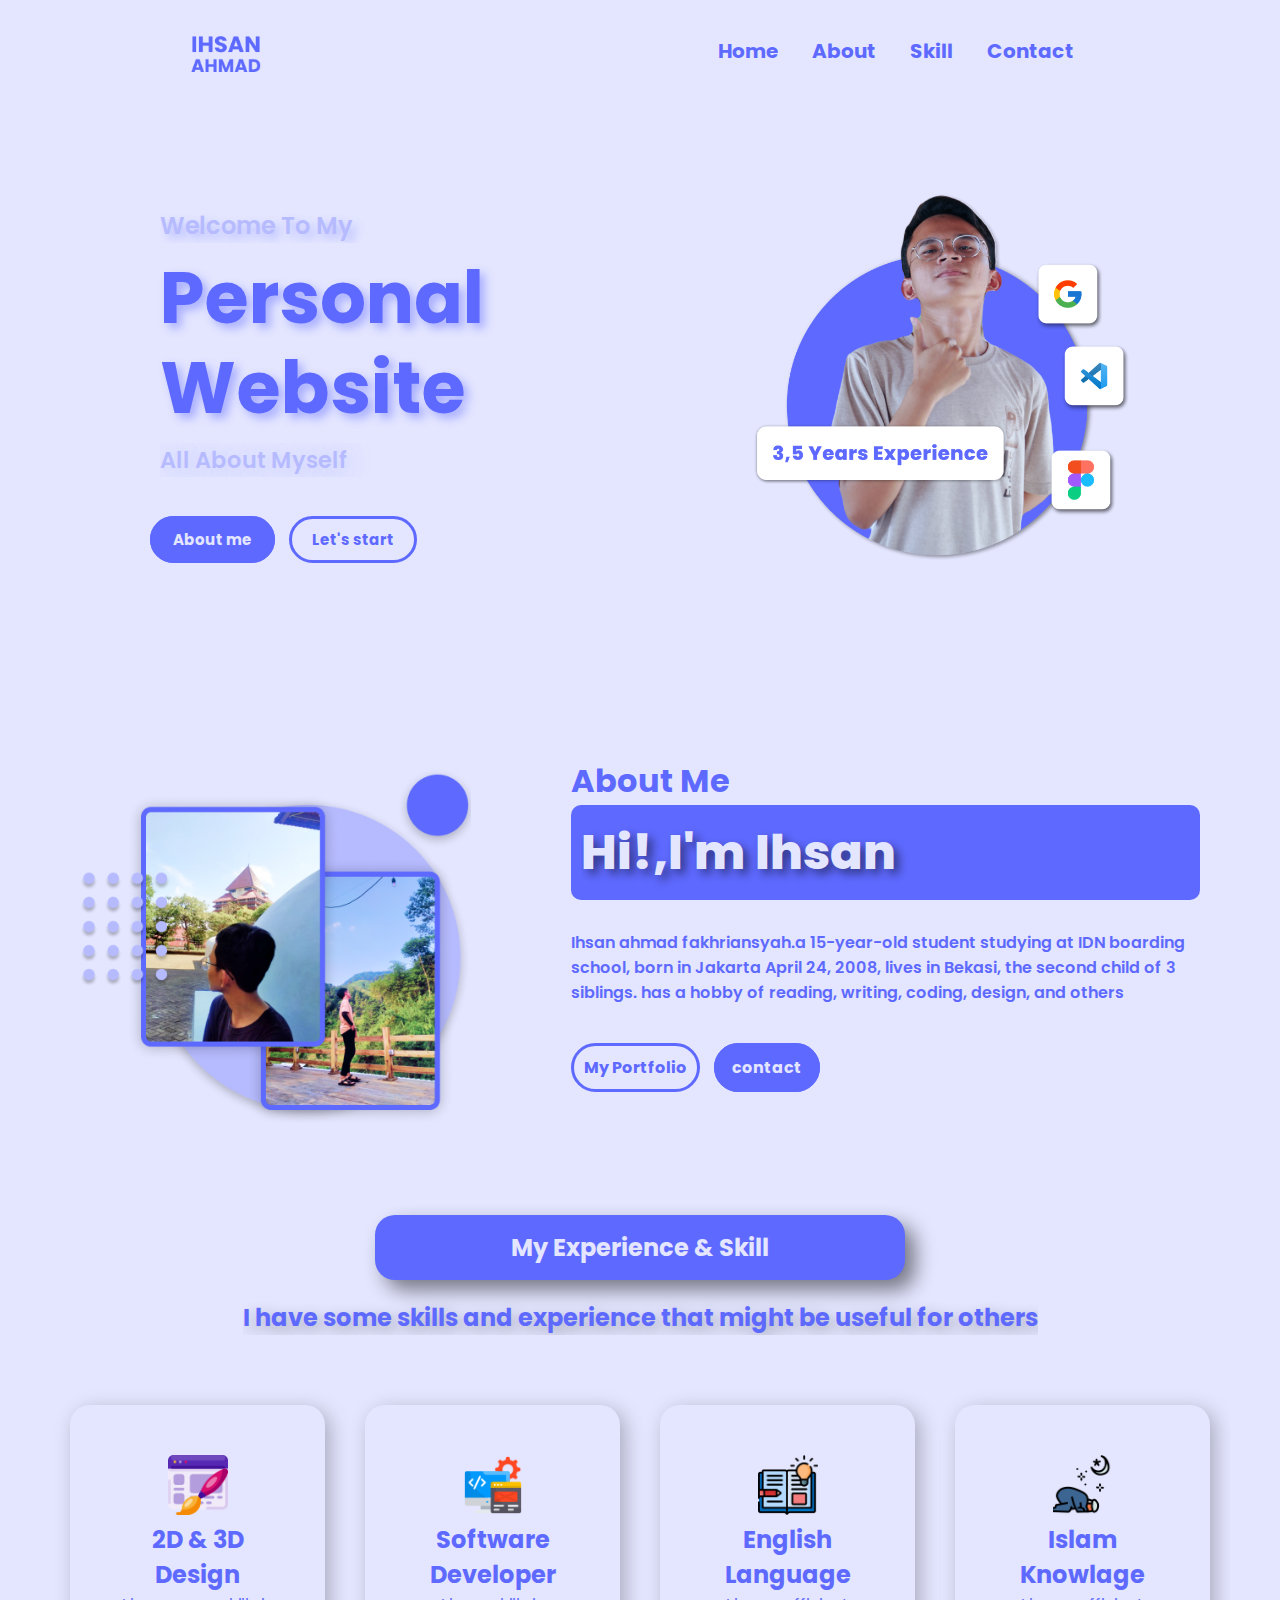
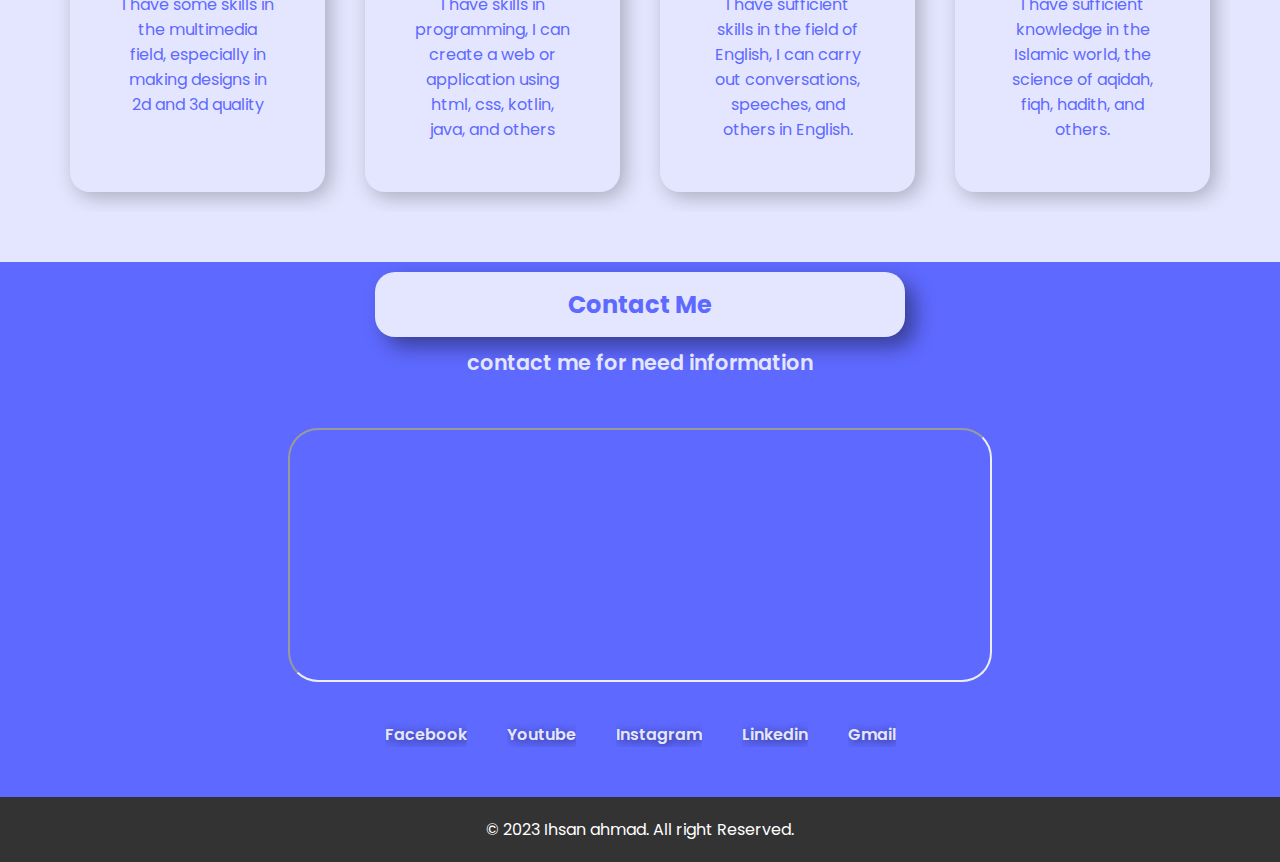
==== index.html @ 46997b28 "first" ====
<!DOCTYPE html>
<html lang="en">

<head>
    <meta charset="UTF-8">
    <meta name="viewport" content="width=device-width, initial-scale=1.0">
    <title>Personal</title>
    <link href='https://fonts.googleapis.com/css?family=Poppins' rel='stylesheet'>
    <link href="https://fonts.googleapis.com/css2?family=Poppins:wght@800&display=swap" rel="stylesheet">
    <link href="https://fonts.googleapis.com/css2?family=Poppins:wght@600&display=swap" rel="stylesheet">
    <link rel="stylesheet" href="style.css">
</head>

<body>
    <div class="navbar">
        <div class="navbar-brand">
            <img src="navbrandimg.png" width="70px" alt="">
        </div>
        <div class="navbar-item">
            <div class="list-item">
                <ul>
                    <li><a class="list-item" href="#">Home</a></li>
                    <li><a class="list-item" href="#">About</a></li>
                    <li><a class="list-item" href="#">Skill</a></li>
                    <li><a class="list-item" href="#">Contact</a></li>
                </ul>
            </div>
            <div class="toggle">
                <a href="#"><img src="toggle.png" width="20px"></a>
                <ul class="dropdown">
                    <li><a href="#">home</a></li>
                    <li><a href="#">About</a></li>
                    <li><a href="#">Skill</a></li>
                    <li><a href="#">Contact</a></li>
                </ul>
            </div>
        </div>
    </div>
    <div class="hero">
        <div class="hero-dekstop">
            <div class="area-tittle">
                <div class="text-welcome">
                    <p>Welcome To My</p>
                </div>
                <div class="text-title">
                    <p>Personal<br>Website</p>
                </div>
                <div class="text-tagline">
                    <p>All About Myself</p>
                </div>
                <div class="button-explore">
                    <a href="#" class="btn-about">About me</a>
                    <a href="#" class="btn-contact">Let's start</a>
                </div>
            </div>
            <div class="area-img">
                <div class="img-brand">
                    <img src="homeimg.png" width="400px" alt="">
                </div>
            </div>
        </div>
    </div>
    <div class="hero-about" id="about-me"  >
        <div class="hero-about-dekstop">
            <div class="area-img">
                <div class="img-brand2">
                    <img src="aboutme.png" width="400px" alt="">
                </div>
            </div>
            <div class="area-tittle2">
                <div class="text-about">
                    <p>About Me</p>
                </div>
                <div class="text-title2">
                    <p> Hi!,I'm Ihsan</p>
                </div>
                <div class="text-tagline2">
                    <p>Ihsan ahmad fakhriansyah.a 15-year-old student studying at IDN boarding school, born in Jakarta
                        April 24, 2008, lives in Bekasi, the second child of 3 siblings. has a hobby of reading,
                        writing, coding, design, and others</p>
                </div>
                <div class="button-explore2">
                    <a href="#" class="btn-port">My Portfolio</a>
                    <a href="#" class="btn-contact2">contact</a>
                </div>
            </div>
        </div>

    </div>
    <div class="service-tittle">
        <div class="service-text">
            <h2>My Experience & Skill</h2>
        </div>
        <div class="service-text-info">
            <p>I have some skills and experience that might be useful for others</p>
        </div>
    </div>
    <div class="service-page">
        <div class="service-column">
            <div class="service1">
                <img src="2d3d.png" width="60px">
                <h2>2D & 3D<br> Design</h2>
                <p>I have some skills in the multimedia field, especially in making designs in 2d and 3d quality</p>
            </div>
            <div class="service1">
                <img src="web.png" width="60px">
                <h2>Software Developer</h2>
                <p>I have skills in programming, I can create a web or application using html, css, kotlin, java, and
                    others</p>
            </div>
            <div class="service1">
                <img src="studyic.png" width="60px">
                <h2>English Language</h2>
                <p>I have sufficient skills in the field of English, I can carry out conversations, speeches, and others
                    in English.</p>
            </div>
            <div class="service1">
                <img src="islamic.png" width="60px">
                <h2>Islam Knowlage</h2>
                <p>I have sufficient knowledge in the Islamic world, the science of aqidah, fiqh, hadith, and others.
                </p>
            </div>
        </div>

    </div>
    <div class="contact-page">
        <div class="contact-tittle">
            <div class="tittle-text">Contact Me</div>
            <div class="tittle-info">contact me for need information</div>
        </div>
        <div class="contact-map">
            <iframe
                src="https://www.google.com/maps/embed?pb=!1m18!1m12!1m3!1d253658.18637909877!2d106.68099138497846!3d-6.595962756985674!2m3!1f0!2f0!3f0!3m2!1i1024!2i768!4f13.1!3m3!1m2!1s0x2e69bc6e5be3d9bd%3A0x6b9881dabd801476!2sSMP-SMK%20IDN%20Boarding%20School!5e0!3m2!1sen!2sid!4v1692842561898!5m2!1sen!2sid"
                width="700" height="250" style="border-radius: 30px;" allowfullscreen="" loading="lazy"
                referrerpolicy="no-referrer-when-downgrade"></iframe>
        </div>
        <div class="contact-media">
            <a class="social-buttons" href="#">Facebook</a>
            <a class="social-buttons" href="#">Youtube</a>
            <a class="social-buttons" href="#">Instagram</a>
            <a class="social-buttons" href="#">Linkedin</a>
            <a class="social-buttons" href="#">Gmail</a>
        </div>

    </div>
    <div class="footer">
        <p>© 2023 Ihsan ahmad. All right Reserved.</p>
    </div>
    <div class="hero-phone">
        <div class="area-img">
            <div class="img-brand">
                <img src="homeimg.png" width="250px" alt="">
            </div>
        </div>
        <div class="area-tittle2-phone">
            <div class="text-welcome">
                <p>Welcome To My</p>
            </div>
            <div class="text-title-phone">
                <p>Personal<br>Website</p>
            </div>
            <div class="text-tagline">
                <p>All About Myself</p>
            </div>
            <div class="button-explore">
                <a href="#" class="btn-about">About me</a>
                <a href="#" class="btn-contact">Let's start</a>
            </div>
        </div>
    </div>
    <div class="hero-about-phone">
        <div class="area-img-phone">
            <div class="img-brand2-phone">
                <img src="aboutme.png" width="300px" alt="">
            </div>
        </div>
        <div class="area-tittle2-phone">
            <div class="text-about">
                <p>About Me</p>
            </div>
            <div class="text-title2">
                <p> Hi!,I'm Ihsan</p>
            </div>
            <div class="text-tagline2">
                <p>Ihsan ahmad fakhriansyah.a 15-year-old student studying at IDN boarding school, born in Jakarta
                    April 24, 2008, lives in Bekasi, the second child of 3 siblings. has a hobby of reading,
                    writing, coding, design, and others</p>
            </div>
            <div class="button-explore2">
                <a href="#" class="btn-port">My Portfolio</a>
                <a href="#" class="btn-contact2">contact</a>
            </div>
        </div>
    </div>
    <div class="service-tittle-phone">
        <div class="service-text-phone">
            <h3>My Experience & Skill</h3>
        </div>
        <div class="service-text-info-phone">
            <p>I have some skills and experience <br>that might be useful for others</p>
        </div>
    </div>
    <div class="service-page-phone">
        <div class="service-column-phone">
            <div class="service1-phone">
                <img src="2d3d.png" width="60px">
                <h2>2D & 3D Design</h2>
                <p>I have some skills in the multimedia field, especially in making designs in 2d and 3d quality</p>
            </div>
            <div class="service1-phone">
                <img src="web.png" width="60px">
                <h2>Software Developer</h2>
                <p>I have skills in programming, I can create a web or application using html, css, kotlin, java, and
                    others</p>
            </div>
            <div class="service1-phone">
                <img src="studyic.png" width="60px">
                <h2>English Language</h2>
                <p>I have sufficient skills in the field of English, I can carry out conversations, speeches, and others
                    in English.</p>
            </div>
            <div class="service1-phone">
                <img src="islamic.png" width="60px">
                <h2>Islam Knowlage</h2>
                <p>I have sufficient knowledge in the Islamic world, the science of aqidah, fiqh, hadith, and others.
                </p>
            </div>
        </div>
        <div class="contact-page-phone">
            <div class="contact-tittle">
                <div class="tittle-text-phone">Contact Me</div>
                <div class="tittle-info">contact me for need information</div>
            </div>
            <div class="contact-map-phone">
                <iframe
                    src="https://www.google.com/maps/embed?pb=!1m18!1m12!1m3!1d253658.18637909877!2d106.68099138497846!3d-6.595962756985674!2m3!1f0!2f0!3f0!3m2!1i1024!2i768!4f13.1!3m3!1m2!1s0x2e69bc6e5be3d9bd%3A0x6b9881dabd801476!2sSMP-SMK%20IDN%20Boarding%20School!5e0!3m2!1sen!2sid!4v1692842561898!5m2!1sen!2sid"
                    width="400" height="450" style="border-radius: 30px;" allowfullscreen="" loading="lazy"
                    referrerpolicy="no-referrer-when-downgrade"></iframe>
            </div>
            <div class="contact-media">
                <a class="social-buttons" href="#" target="_blank">Facebook</a>
                <a class="social-buttons" href="#">Youtube</a>
                <a class="social-buttons" href="#">Instagram</a>
            </div>
            <div class="contact-media-phone">
                <a class="social-buttons-phone" href="#">Linkedin</a>
                <a class="social-buttons-phone" href="#">Gmail</a>
            </div>
    
        </div>
</body>

</html>
---- style.css ----
* {
    margin: 0;
    padding: 0;
    font-family: 'Poppins';
    overflow-x: hidden;
}

.navbar {
    width: 100vw;
    height: 12vh;
    background-color: #E4E6FF;
    display: flex;
}

.navbar-brand {
    width: 40%;
    height: 100%;
    display: flex;
    margin-right: 60px;
    justify-content: center;
    align-items: center;
}

.navbar-item {
    width: 60%;
    height: 100%;
    display: flex;
    justify-content: center;
    margin-right: 30px;
    padding-left: 60px;
    align-items: center;
}

.list-item ul {
    list-style: none;
    margin: 0;
    padding: 0;
    text-align: center;
}

.list-item li {
    display: inline-block;
    margin-right: 30px;
}

.list-item a {
    font-size: 20px;
    font-weight: bold;
    text-decoration: none;
    color: #5E6AFF;
    display: block;
    position: relative;
    padding: 4px 0;
}

.list-item a::before {
    content: "";
    width: 100%;
    height: 4px;
    position: absolute;
    left: 0;
    bottom: 0;
    color: white;
    transition: 0.5s transform ease;
    transform: scale3d(0, 1, 1);
}

.list-item a:hover::before {
    color: white;
    transform: scale3d(1, 1, 1);
}

.list-item a::before {
    color: white;
    background: #5E6AFF;
    transform-origin: 100% 50%;
}

.list-item a:hover::before {
    transform-origin: 0 50%;
}

.toggle {
    display: none;
}

.dropdown {
    display: none;
    position: absolute;
    text-decoration: none;
    background: white;
    width: 90%;
    left: 0;
    top: 85px;
    padding: 10px;
}

.dropdown li {
    list-style: none;
}

.dropdown li a {
    text-decoration: none;
}

.toggle:hover .dropdown {
    display: block;
}

.hero {
    width: 100vw;
    margin-bottom: 0px;
    background: #E4E6FF;
    display: flex;
    justify-content: space-around;
    display: grid;
    grid-template-columns: auto auto;
}

.hero-dekstop {
    margin-bottom: 10px;
    width: 100vw;
    background: #E4E6FF;
    display: grid;
    grid-template-columns: auto auto;
}

.area-tittle {
    margin-top: 100px;
    margin-left: 150px;
}

.text-welcome {
    color: #B6BBFF;
    padding-left: 10px;
    font-weight: 600;
    font-size: 1.5em;
    text-shadow: 5px 5px 10px #B6BBFF;

}

.text-title {
    font-size: 4.5em;
    color: #5e69ff;
    font-weight: bold;
    text-shadow: 5px 5px 10px #5e69ff75;
}

.text-title p {
    padding: 10px;
    line-height: 90px;
}

.text-tagline {
    font-size: 1.4em;
    font-weight: 600;
    padding-left: 10px;
    color: #B6BBFF;
    text-shadow: 3px 3px 20px #b6bbffa0;
}

.button-explore {
    margin-top: 20px;
    padding-top: 30px;
    height: 80px;
}

.btn-about {
    color: #E4E6FF;
    font-weight: bold;
    font-size: 15px;
    border-radius: 30px;
    text-decoration: none;
    background-color: #5E6AFF;
    border: solid #5e69ff;
    padding-right: 40px;
    padding: 10px 20px;
    transition: 0.4s;
}

.btn-about:hover {
    border: solid #5e69ff;
    background: none;
    color: #5e69ff;
}

.btn-contact {
    color: #5E6AFF;
    font-weight: bold;
    font-size: 15px;
    border-radius: 30px;
    text-decoration: none;
    border: solid #5E6AFF;
    padding: 10px 20px;
    margin-left: 10px;
    transition: 0.4s;
}

.btn-contact:hover {
    background: #5E6AFF;
    border: solid #5E6AFF;
    color: #E4E6FF;
}

.img-brand {
    margin-top: 70px;
    margin-right: 60px;
}

.area-img {
    display: flex;
    justify-content: space-around;
}


.hero-about {
    width: 100vw;
    background: #e4e6ff00;
    background-size: cover;
    display: flex;
    justify-content: space-around;
}

.img-brand2 {
    padding-left: 80px;
    margin-top: 50px;
    padding-top: 100px;
}

.area-tittle2 {
    width: 50%;
    margin-top: 60px;
    padding: 80px;
    margin-left: 20px;
    background: #ffee0000;
}

.text-about {
    color: #5e69ff;
    font-weight: bold;
    font-size: 2em;
}

.text-title2 {
    font-size: 3em;
    color: #E4E6FF;
    text-shadow: 5px 5px 10px rgba(0, 0, 0, 0.481);
    font-family: Poppins;
    font-weight: 800;
    padding: 10px;
    border-radius: 10px;
    background-color: #5e69ff;
    line-height: 75px;
}

.text-tagline2 {
    font-size: 1em;
    margin-top: 30px;
    font-weight: 600;
    color: #5e69ff;
}

.button-explore2 {
    margin-top: 20px;
    height: 70px;
    padding-top: 30px;
}

.btn-port {
    font-weight: bold;
    text-decoration: none;
    padding: 10px;
    color: #5e69ff;
    border: solid #5e69ff;
    border-radius: 30px;
    transition: 0.4s;
}

.btn-port:hover {
    color: #E4E6FF;
    background-color: #5e69ff;
}

.btn-contact2 {
    font-weight: bold;
    font-size: 1em;
    margin: 10px;
    border: solid #5e69ff;
    text-decoration: none;
    background-color: #5e69ff;
    border-radius: 30px;
    color: #E4E6FF;
    padding: 10px;
    padding-left: 15px;
    padding-right: 15px;
    margin-left: 10px;
    transition: 0.4s;
}

.btn-contact2:hover {
    background-color: #E4E6FF;
    border: solid #5e69ff;
    color: #5e69ff;
}

.hero-about-dekstop {
    width: 100vw;
    background: #E4E6FF;
    background-size: cover;
    display: flex;
    justify-content: space-around;
}

.service-tittle {
    margin-top: 0px;
    width: 100vw;
    justify-content: space-around;
    background: #E4E6FF;
    display: flex;
    align-items: center;
    flex-direction: column;
}

.service-text {
    margin: 10px;
    color: #e4e6ff;
    border-radius: 20px;
    box-shadow: 10px 10px 20px rgba(0, 0, 0, 0.482);
    background-color: #5e69ff;
    align-items: center;
    display: flex;
    justify-content: center;
    padding: 15px;
    width: 500px;
    transition: transform 0.4s ease-in-out ;
}
.service-text:hover{
    transform: scale(1.1);
}

.service-text-info {
    margin-top: 10px;
    color: #5E6AFF;
    font-size: 1.5em;
    font-weight: bold;
    text-shadow: 5px 5px 15px rgba(0, 0, 0, 0.305);
}

.service-page {
    margin-top: 0px;
    display: flex;
    justify-content: center;
    align-items: center;
    width: 100vw;
    background: #E4E6FF;
}

.service-column {
    justify-content: center;
    display: flex;
    margin: 50px;
}

.service1 {
    margin: 20px;
    padding: 50px;
    align-items: center;
    border-radius: 20px;
    color: #5E6AFF;
    justify-content: center;
    box-shadow: 5px 5px 20px rgba(0, 0, 0, 0.26);
    background: #E4E6FF;
    width: 190px;
    text-align: center;
    transition: transform 0.6s ease-in-out;
    transition: 0.5s;
}

.service1:hover {
    background: #5e69ff;
    transform: scale(1.1);
    color: #e4e6ff;
}

.service2 {
    margin-right: 80px;
    margin-left: 20px;
    margin-bottom: 30px;
    padding: 30px;
    align-items: center;
    border-radius: 20px;
    color: #5E6AFF;
    box-shadow: 5px 5px 15px rgba(0, 0, 0, 0.562);
    background: #E4E6FF;
    text-align: center;
    transition: 0.6s;
}

.service2:hover {
    background: #5e69ff;
    color: #e4e6ff;
}

.contact-page {
    width: 100vw;
    background-color: #5e69ff;
}

.contact-tittle {
    width: 100vw;
    align-items: center;
    flex-direction: column;
    display: flex;
    justify-content: space-around;
    text-align: center;
}

.tittle-text {
    margin: 10px;
    font-weight: bold;
    background: #E4E6FF;
    color: #5E6AFF;
    font-size: 1.5em;
    border-radius: 20px;
    box-shadow: 10px 10px 20px rgba(0, 0, 0, 0.396);
    padding: 15px;
    width: 500px;
    transition: transform 0.4s ease-in-out; 
}
.tittle-text:hover{
    transform: scale(1.1); 
}

.tittle-info {
    color: #e4e6ff;
    font-weight: 600;
    font-size: 1.3em;
    margin-bottom: 50px;
}

.contact-map {
    display: flex;
    justify-content: center;

}

.contact-media {
    margin-top: 20px;
    margin-bottom: 30px;
    display: flex;
    justify-content: center;
}

.social-buttons {
    margin: 20px;
    text-decoration: none;
    font-weight: 600;
    color: #E4E6FF;
    text-shadow: 2px 2px 10px rgba(0, 0, 0, 0.567);
    transition: transform 0.4s ease-in-out;
}

.social-buttons:hover {
    transform: scale(1.1);
    color: white;
}

.footer {
    background-color: #333;
    color: white;
    text-align: center;
    padding: 20px;
    bottom: 0;
    width: 96.9vw;
}
.hero-phone{
    background: #e4e6ff;
    justify-content: center;
    align-items: center;
    display: none;
}
.area-tittle2-phone{
    margin-top: 10px;
    width: 70vw;
    text-align: center;
    margin-left: 40px;
}
.text-title-phone{
    font-size: 3em;
    font-weight: bold;
    color: #5E6AFF;
    
}
.hero-about-phone {
    width: 100vw;
    display: flex;
    background: #E4E6FF;
    display: none;
    align-items: center;
    justify-content: center;
}
.area-img-phone{
    display: flex;
    width: 90vw;
    align-items: center;
    justify-content: center;
    text-align: center;
}
.area-tittle2-phone{
   margin-top: 20px; 
}
.service-tittle-phone{
    display: none;
    background: #E4E6FF;
    width: 100vw;
    align-items: center;
    text-align: center;
    justify-content: space-around;
    flex-direction: column;
}
.service-text-phone{
    color: #E4E6FF;
    margin-left: 15px;
    font-family: Poppins;
    font-size: 1.3em;
    margin-top: 40px;
    font-weight: 800;
    box-shadow: 5px 5px 5px rgba(0, 0, 0, 0.305);
    width: 300px;
    padding: 10px;
    border-radius: 10px;
    background-color: #5e69ff;
}
.service-text-info-phone{
    margin-top: 10px;
    margin-right: 50px;
    color: #5E6AFF;
    font-size: 1em;
    font-weight: bold;
    text-shadow: 5px 5px 15px rgba(0, 0, 0, 0.305);
}
.service-page-phone{
    margin-top: 0px;
    display: none;
    justify-content:space-around;
    align-items: center;
    width: 100vw;
    background: #E4E6FF;
}
.service-column-phone{
    margin-top: 10px;
    margin-bottom: 10px;
    margin-left: 60px;
}
.service1-phone{
    align-items: center;
    margin-bottom: 30px;
    padding: 15px;
    border-radius: 20px;
    color: #5E6AFF;
    justify-content: center;
    box-shadow: 5px 5px 20px rgba(0, 0, 0, 0.26);
    background: #E4E6FF;
    text-align: center;
    transition: 0.6s;
    width: 50vw;
}
.service1-phone:hover{
    background: #5e69ff;
    color: #e4e6ff;
}
.contact-page-phone{
    display: block;
    width: 100vw;
    background-color: #5e69ff;
}
.tittle-text-phone{
    margin-top: 20px;
    margin-bottom: 10px;
    font-weight: bold;
    background: #E4E6FF;
    color: #5E6AFF;
    font-size: 1.5em;
    border-radius: 20px;
    box-shadow: 10px 10px 20px rgba(0, 0, 0, 0.396);
    padding: 10px;
    width: 300px;
}
.contact-media-phone{
    display: flex;
    justify-content: center;
}
.social-buttons-phone{
    margin-bottom: 50px;
    padding: 10px;
    text-decoration: none;
    font-weight: 600;
    color: #E4E6FF;
    text-shadow: 2px 2px 10px rgba(0, 0, 0, 0.567);
    transition: transform 0.4s ease-in-out;
}
.social-buttons-phone:hover{
    transform: scale(1.1);
    color: white;
}
.contact-map-phone{
    display: flex;
    justify-content: center;
    padding: 20px;
}


@media screen and (max-width: 767px) {
    .list-item {
        display: none;
    }

    .toggle {
        display: block;
    }

    .hero {
        display: none;
    }

    .hero-about {
        display: none;
    }

    .service-tittle {
        display: none;
    }

    .service-page {
        display: none;
    }
    .contact-page {
        display: none;
    }

    .footer {
        display: none;
    }
    .hero-phone{
        display: block;
    }
    .hero-about-phone{
        display: block;
    }
    .service-tittle-phone{
        display: block;
    }
    .service-page-phone{
        display: block;
    }
    .tittle-text-phone{

    }

}
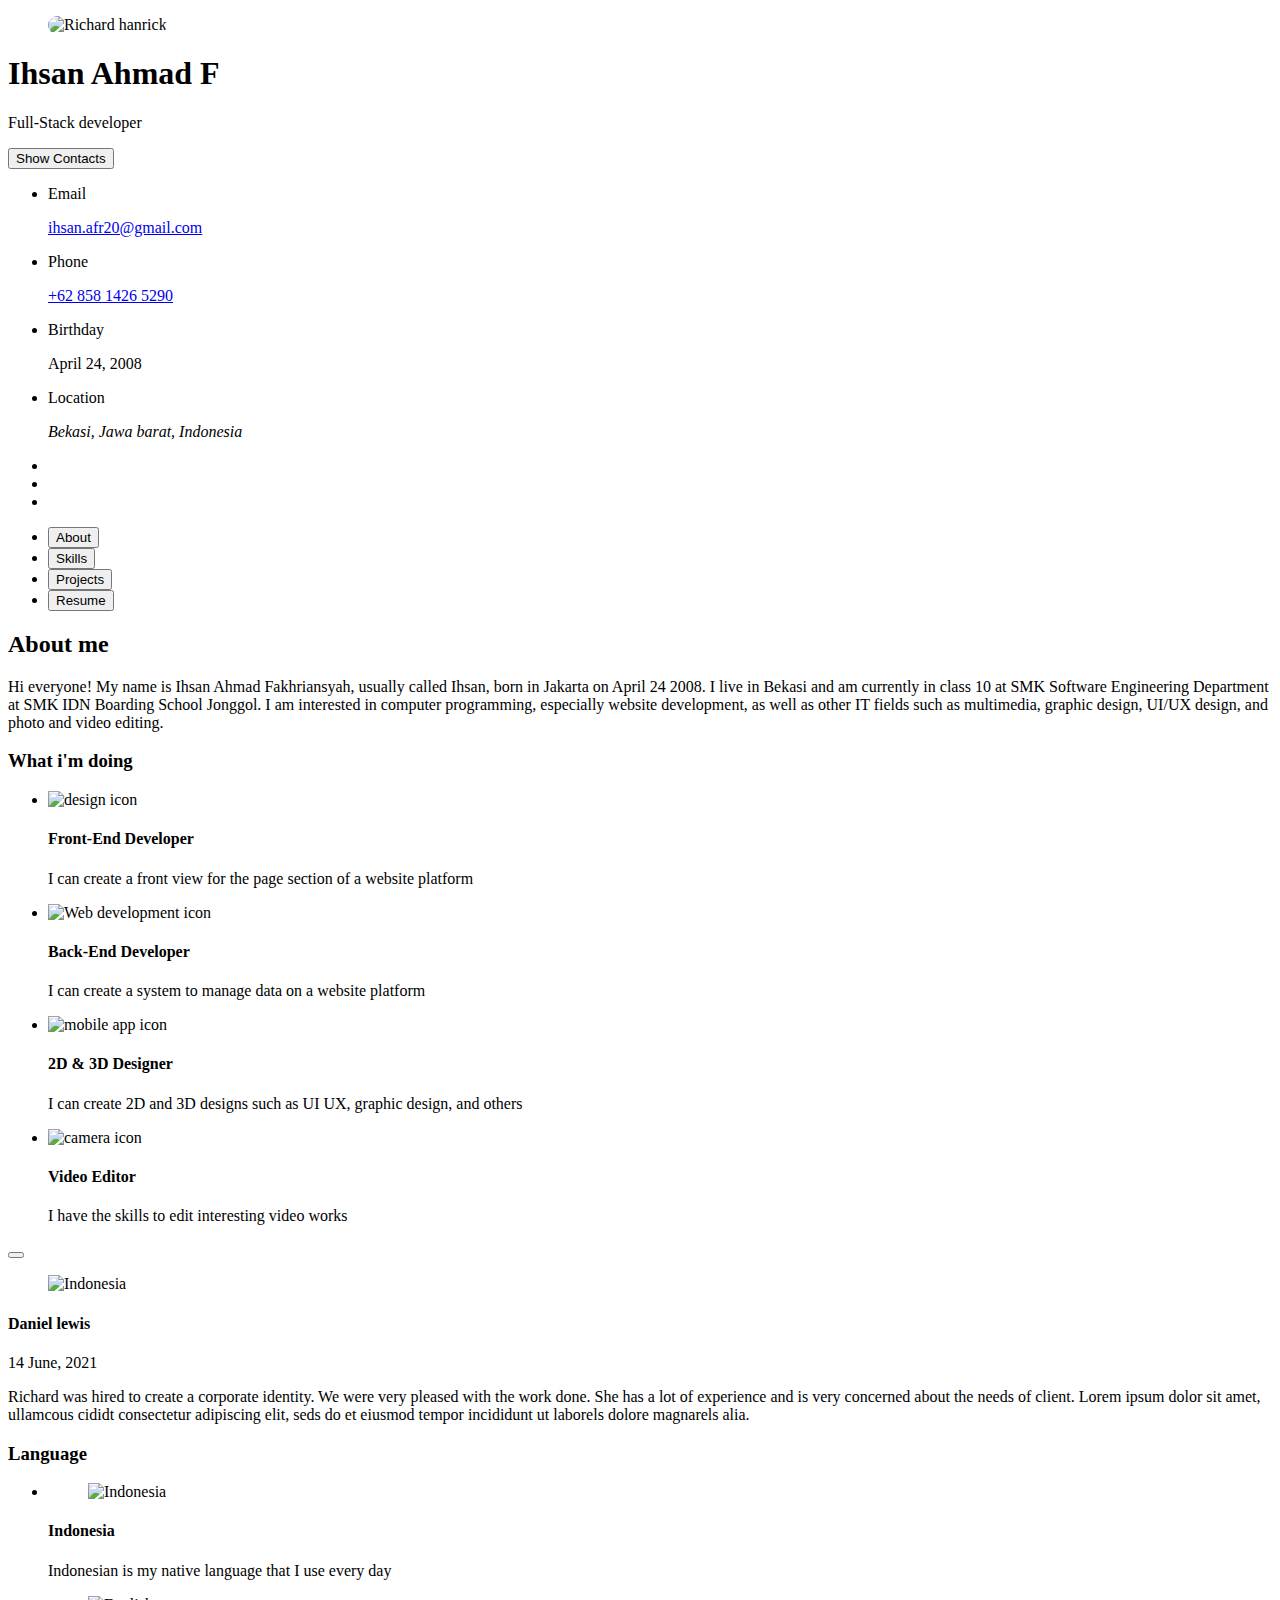
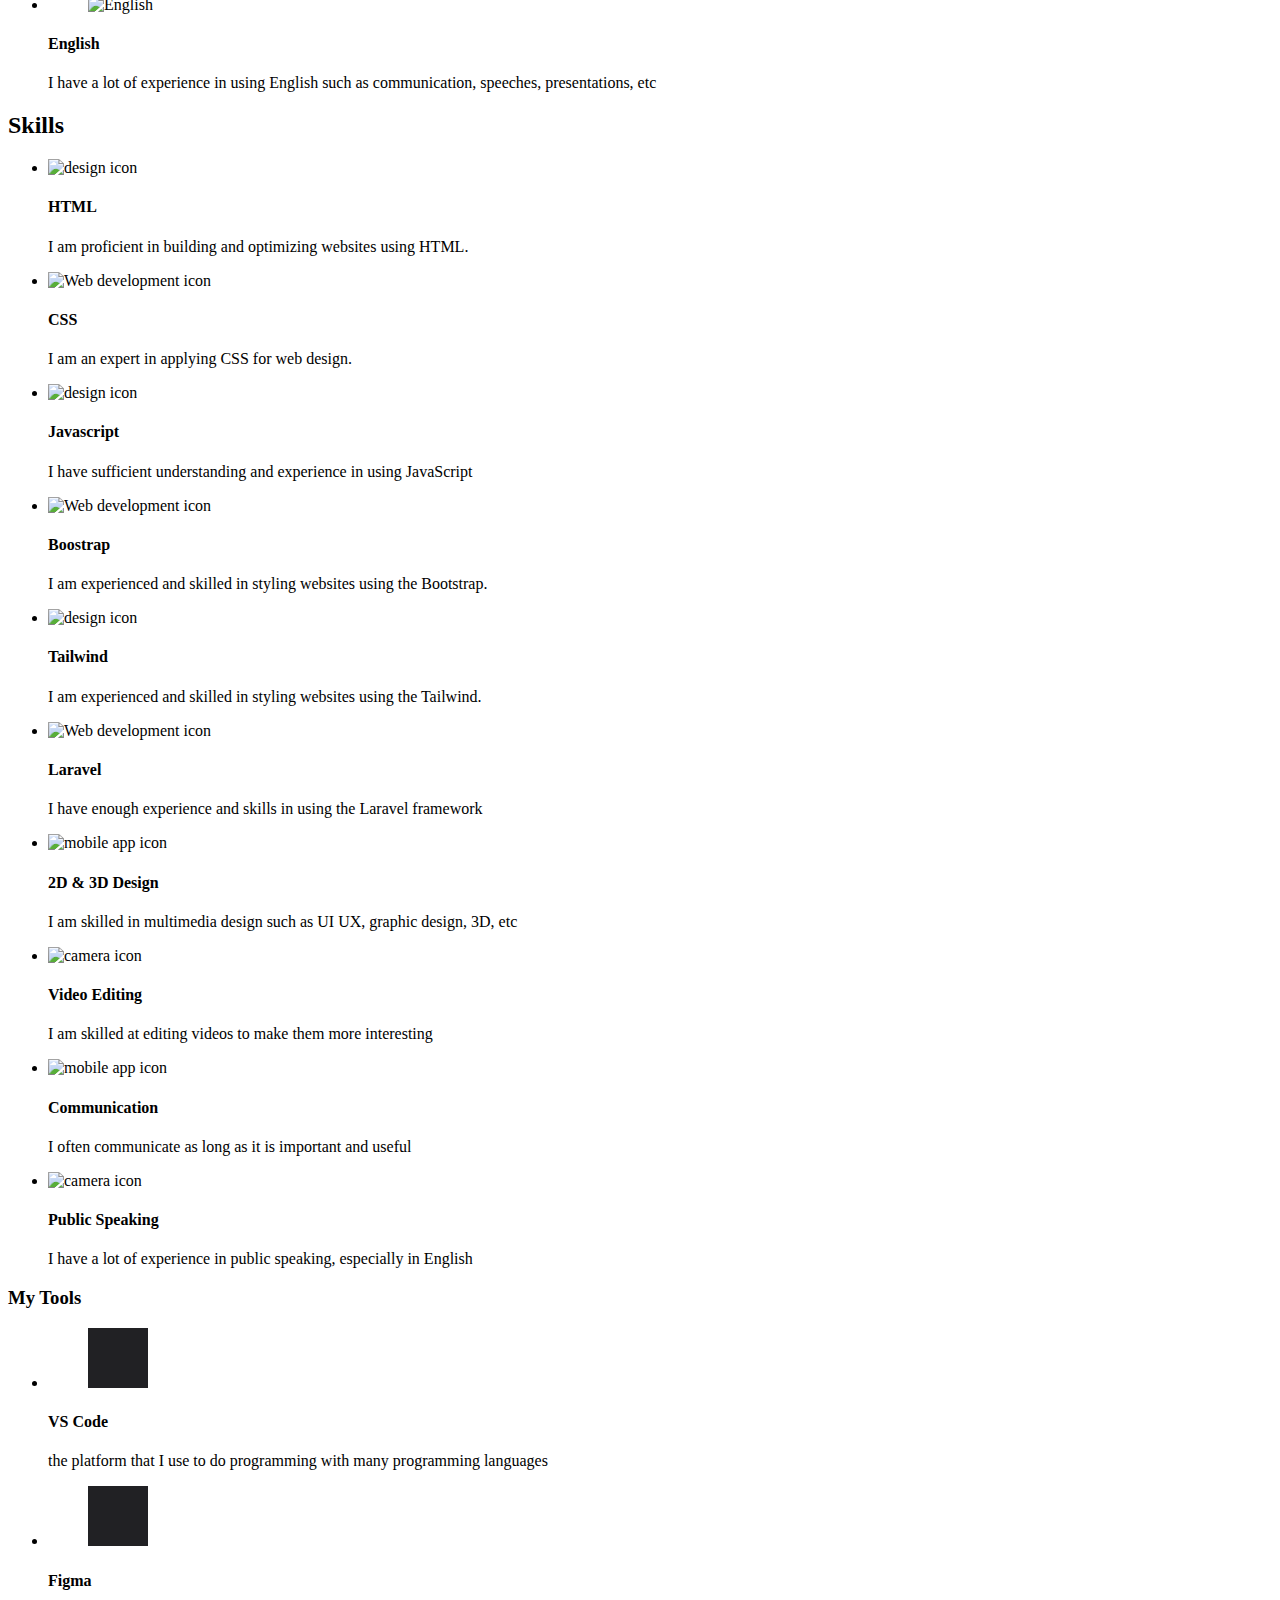
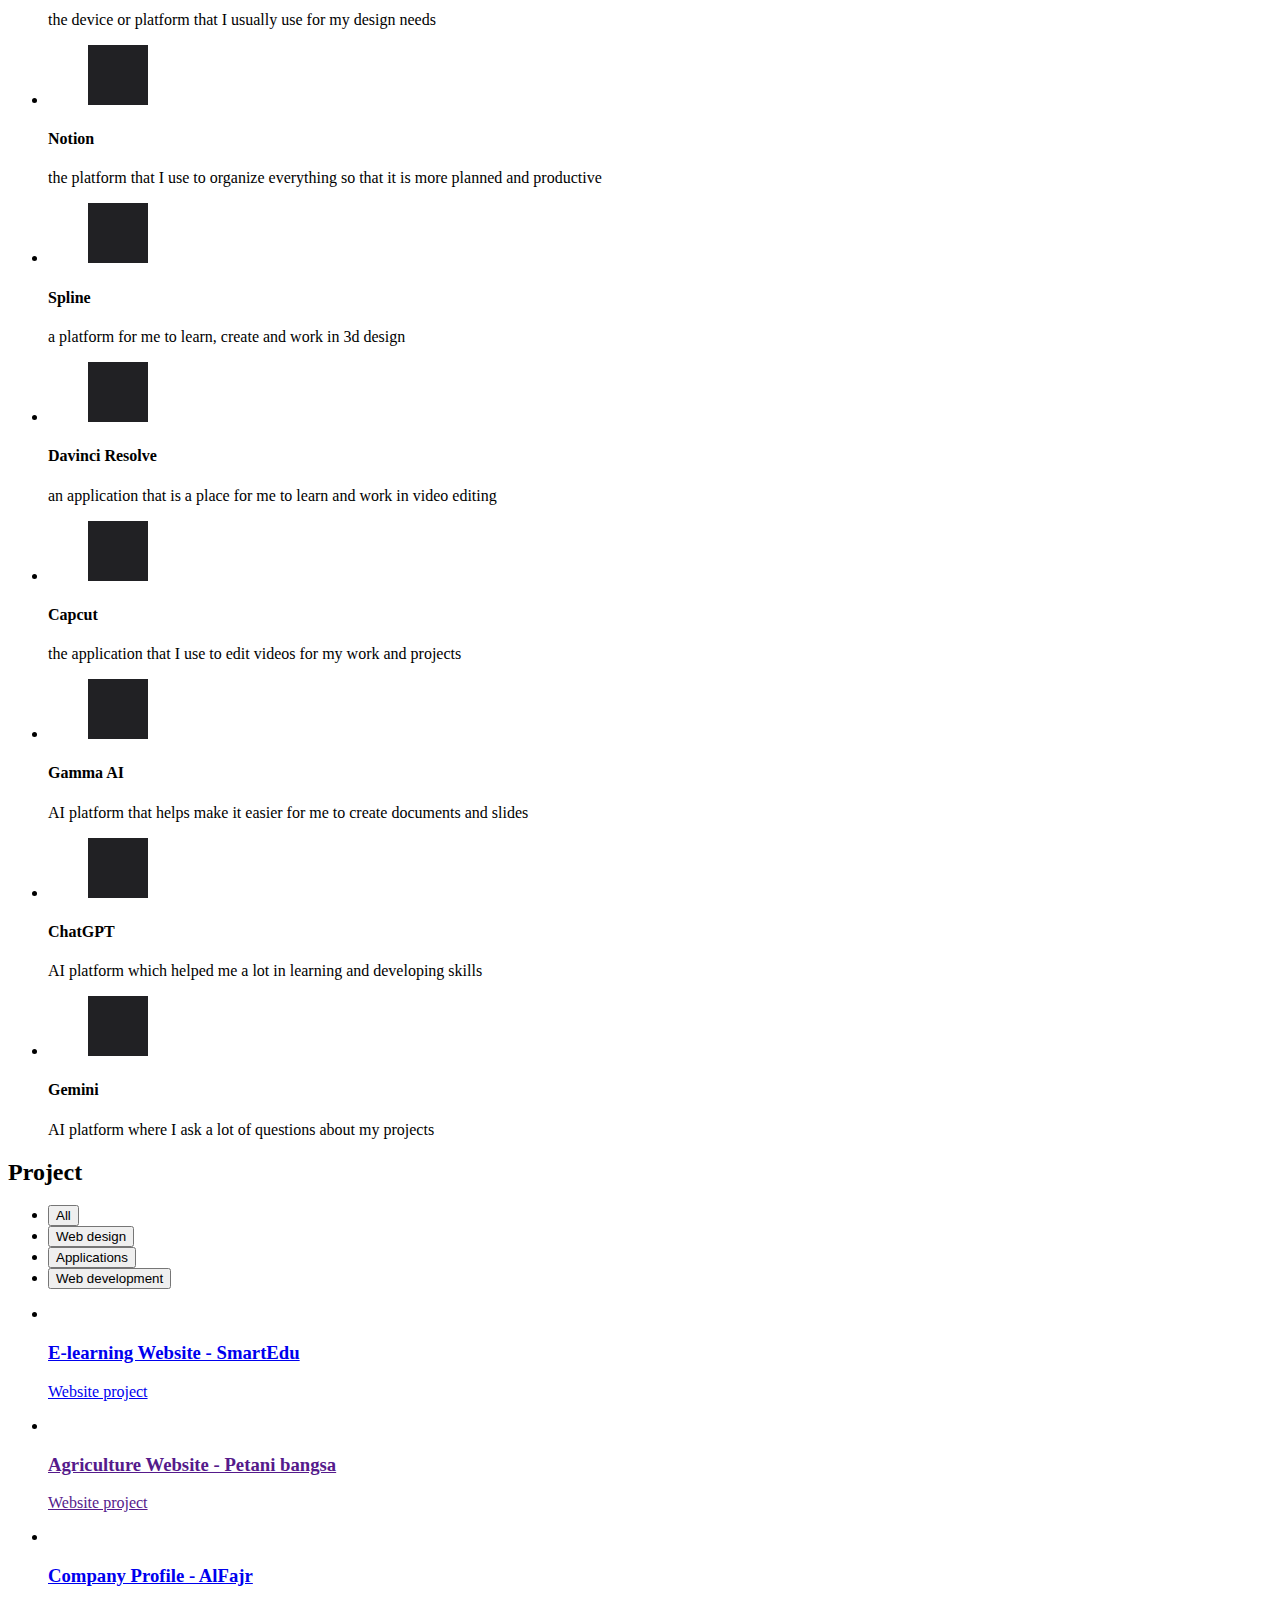
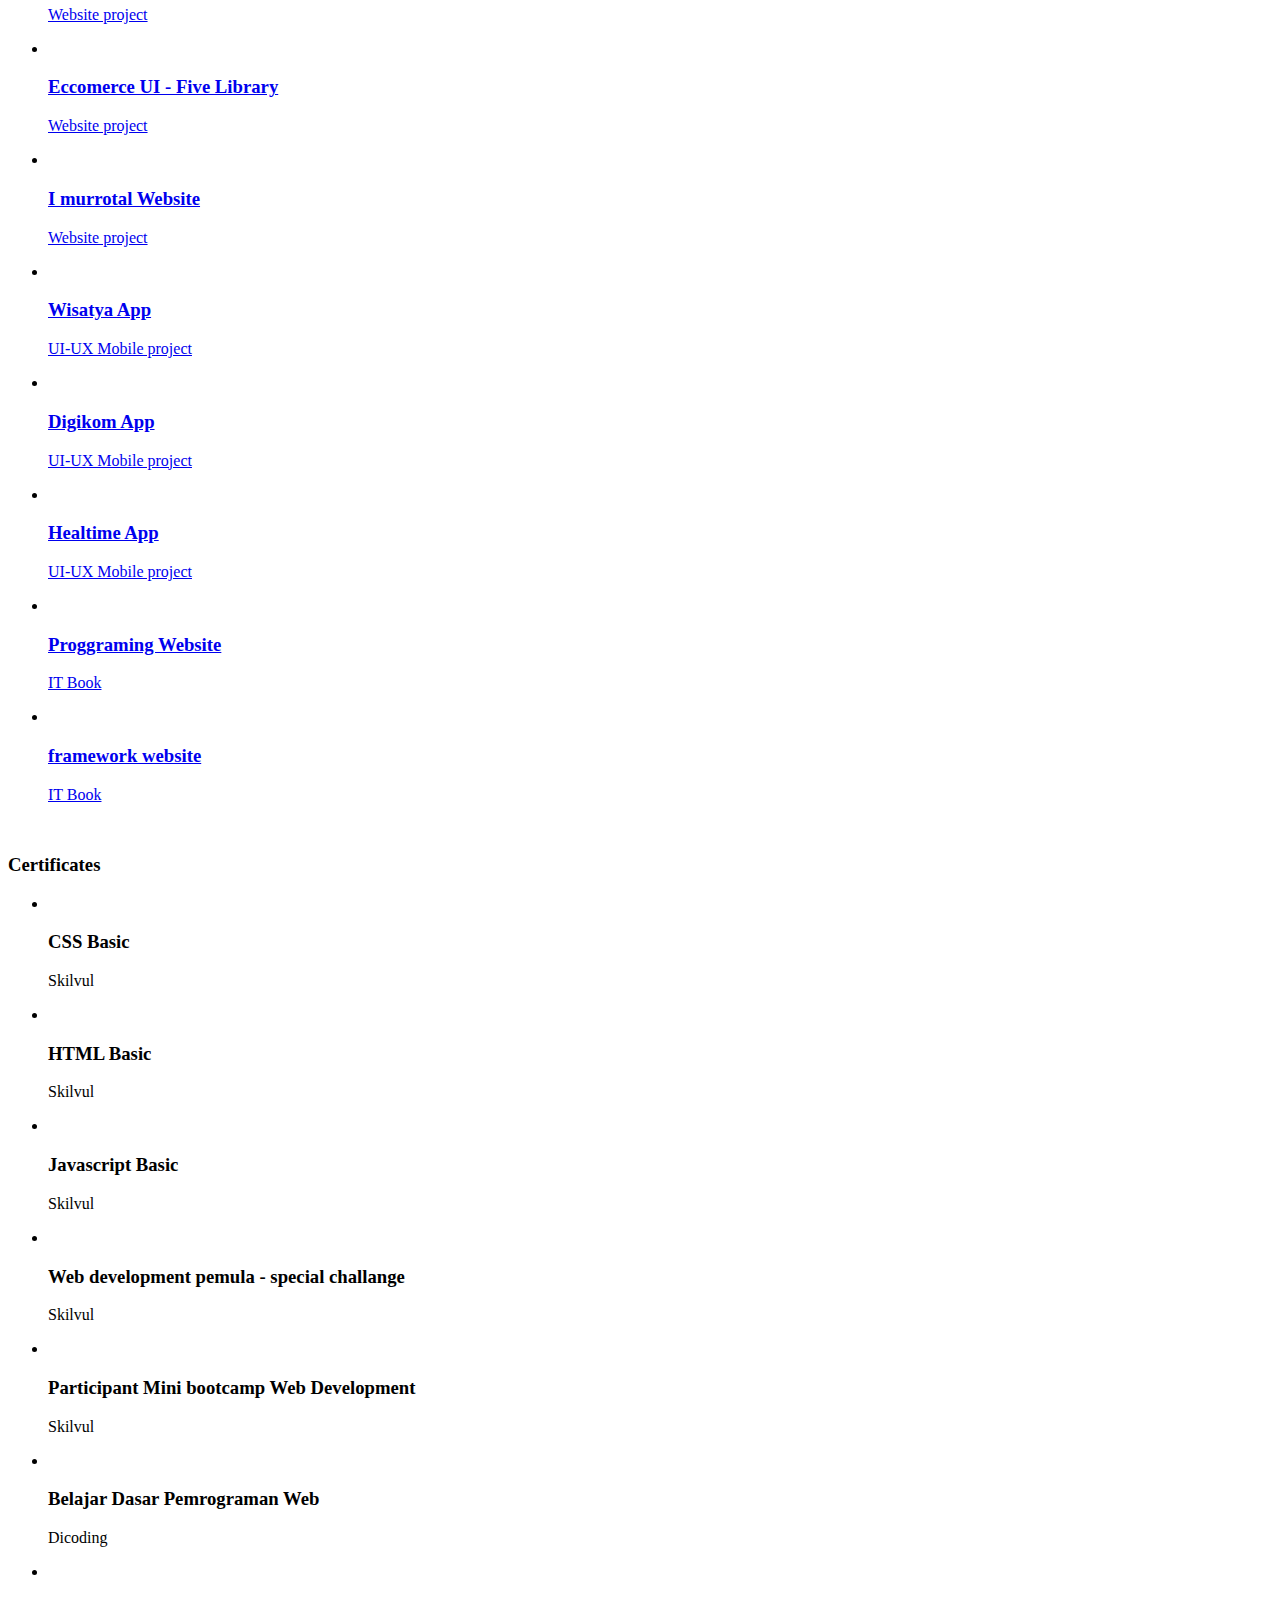
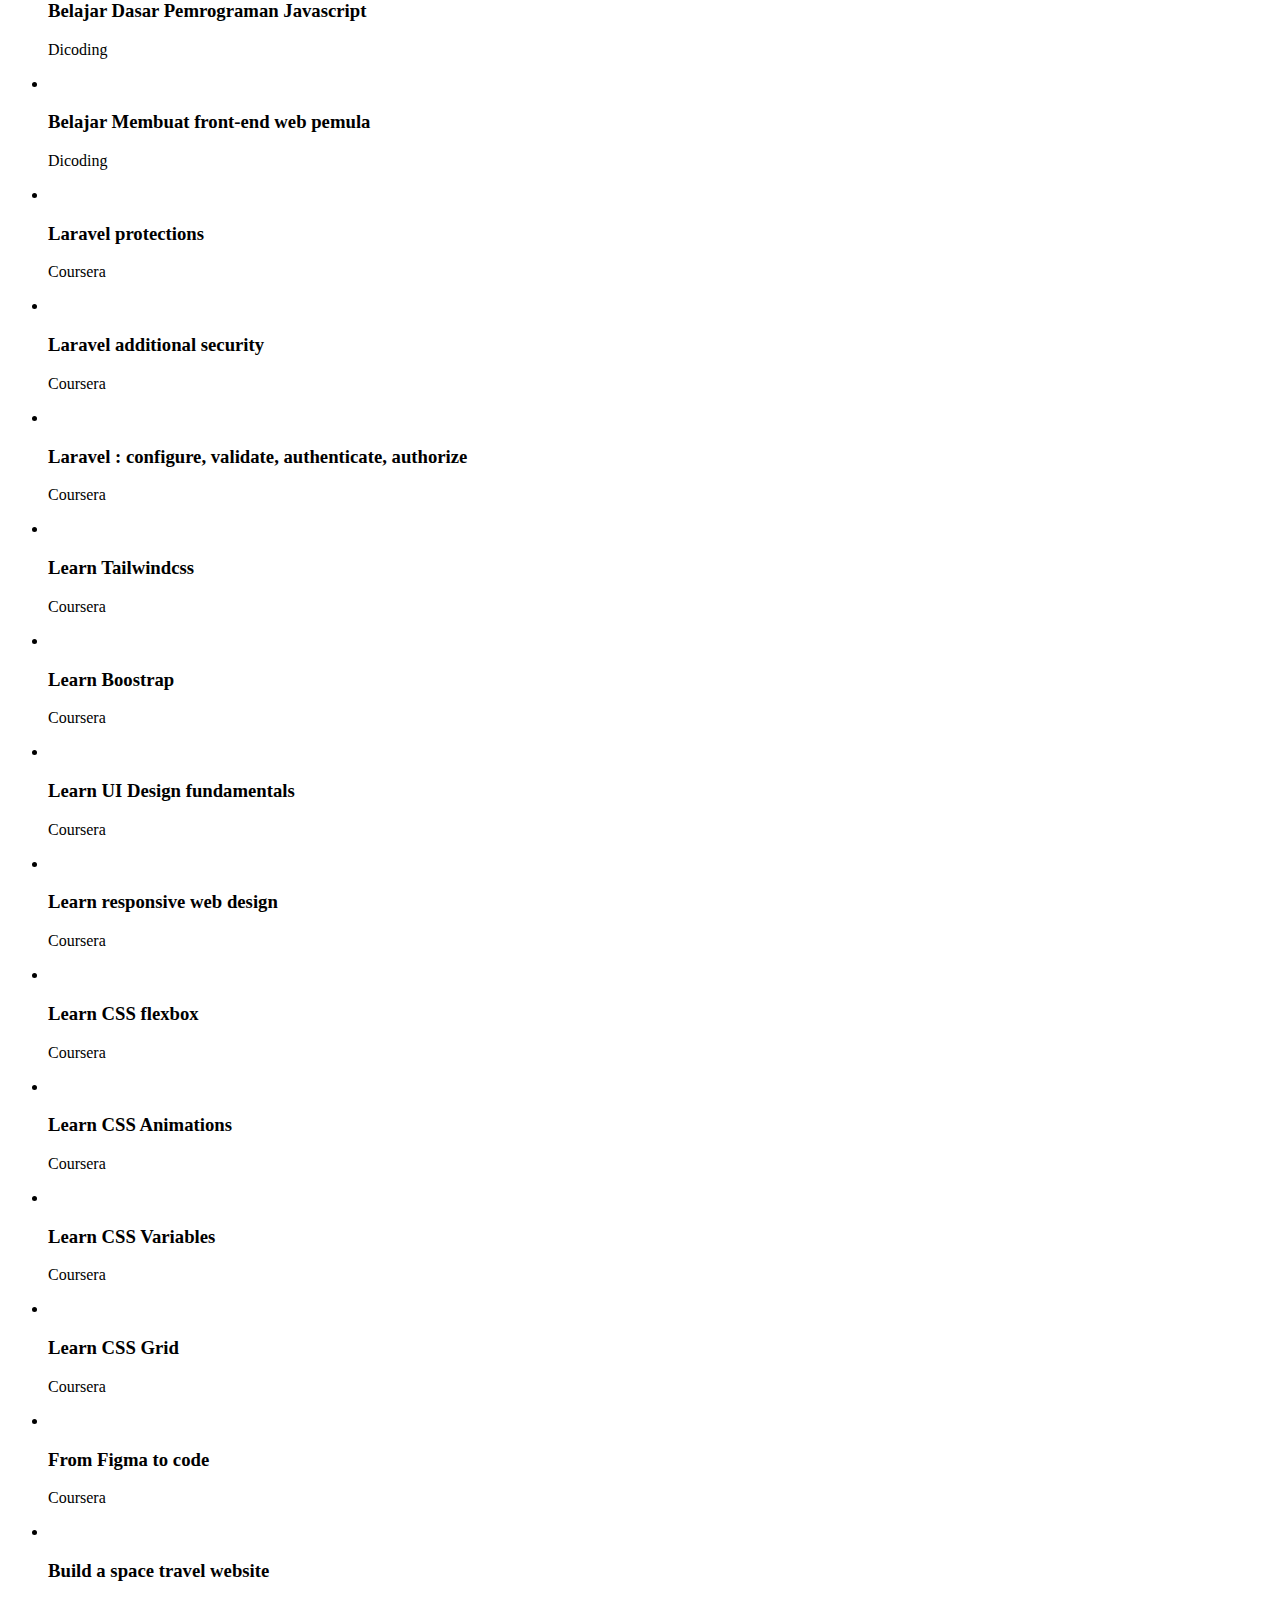
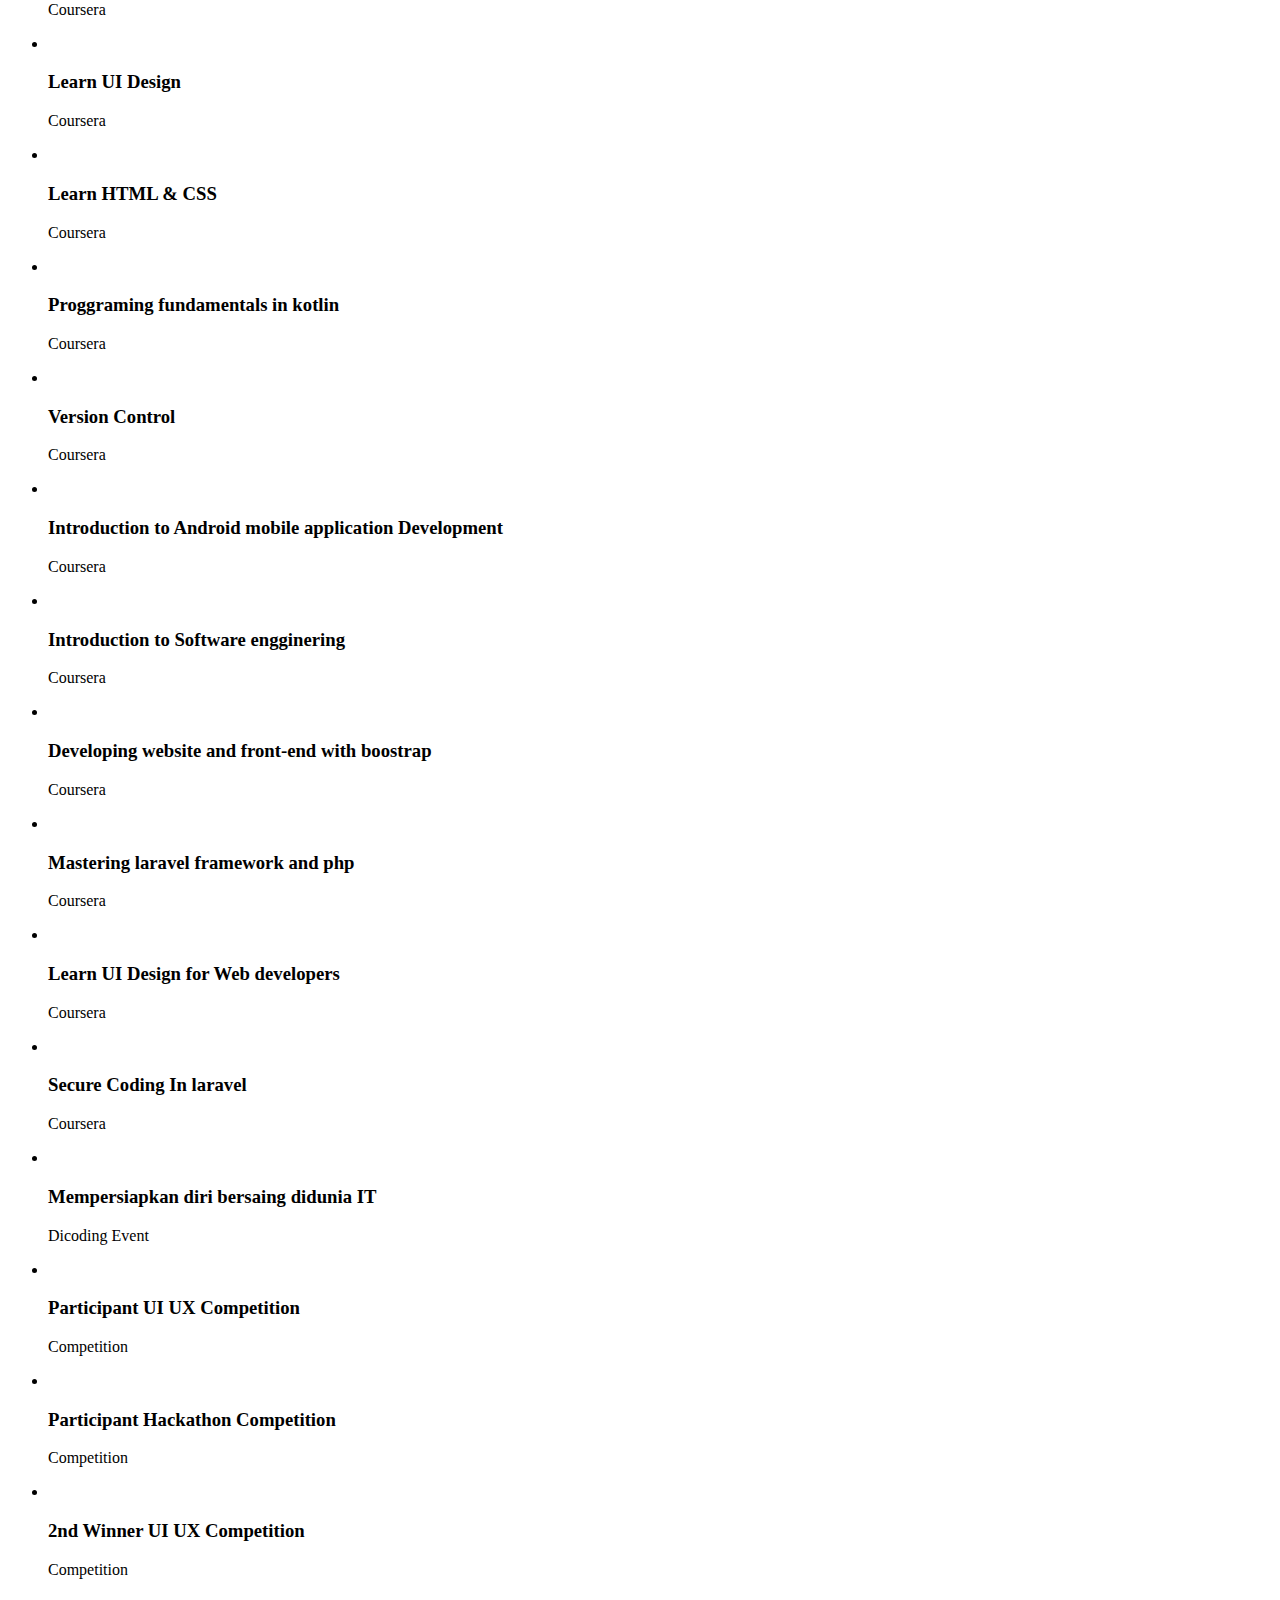
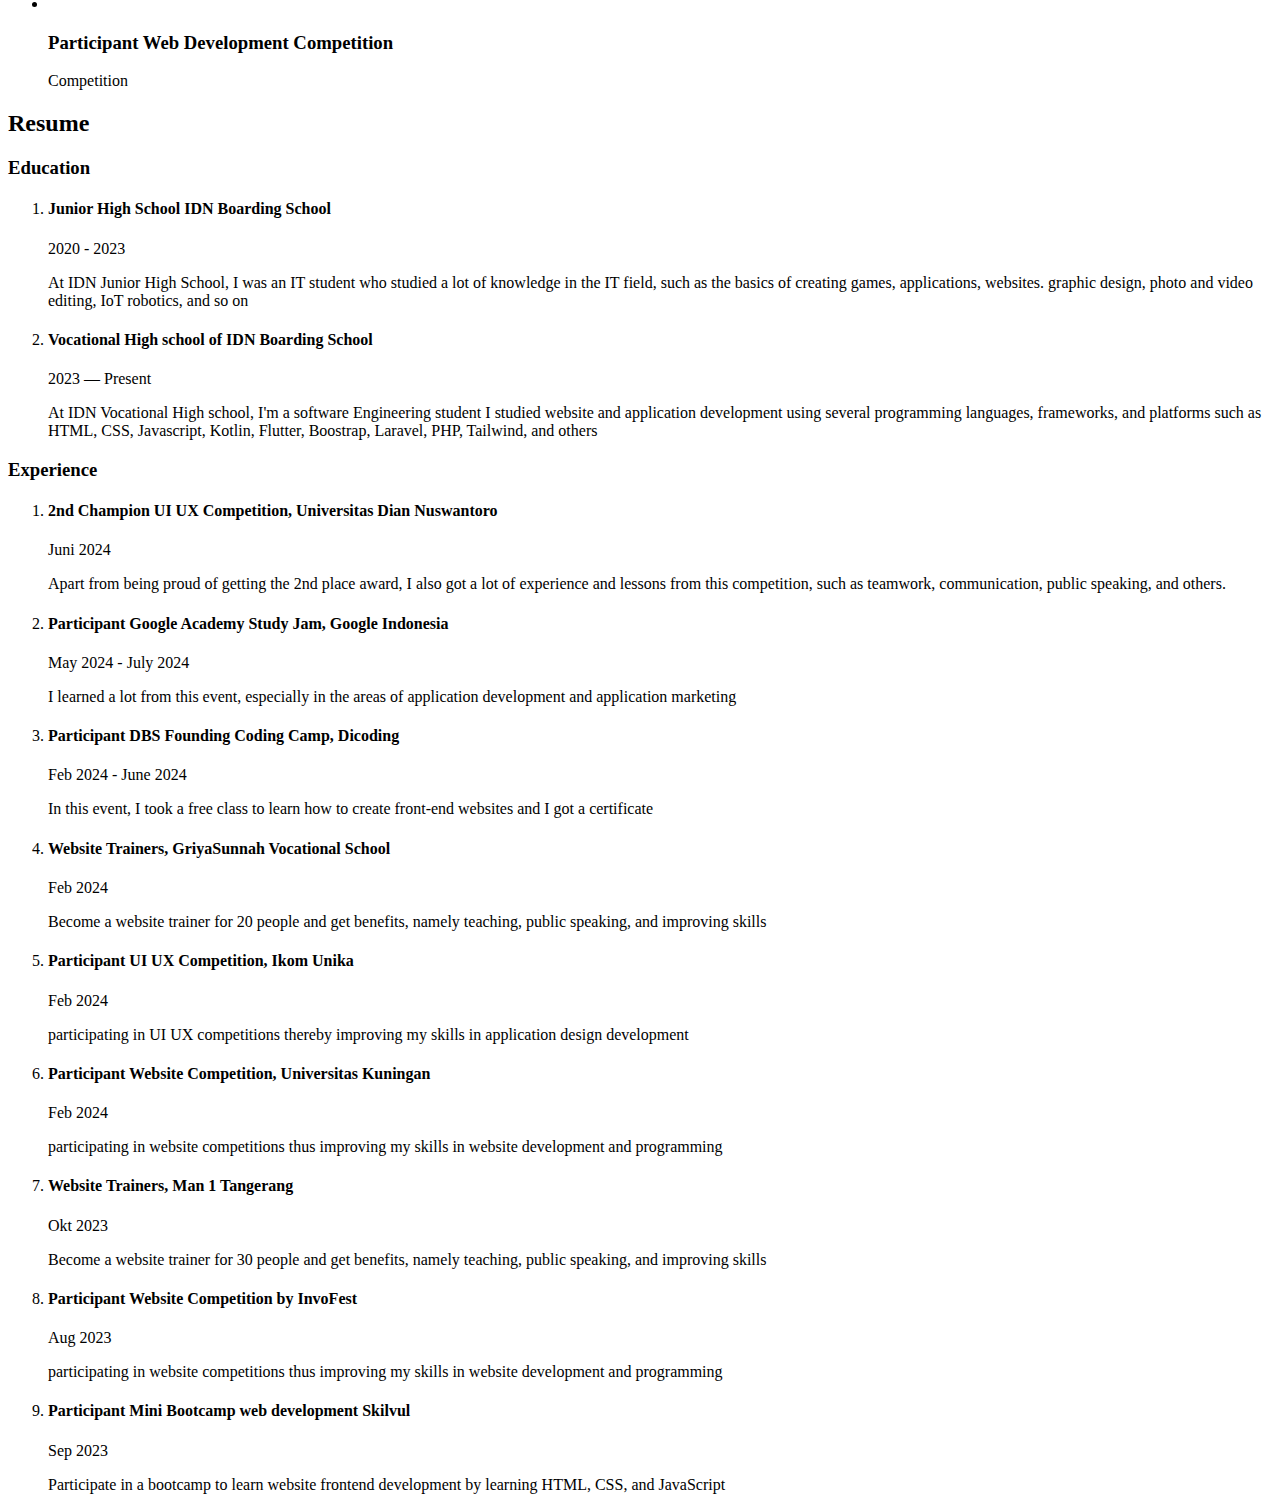
==== commit c8b27473: "newq" ====
--- a/index.html
+++ b/index.html
@@ -2,252 +2,1442 @@
 <html lang="en">
 
 <head>
-    <meta charset="UTF-8">
-    <meta name="viewport" content="width=device-width, initial-scale=1.0">
-    <title>Personal</title>
-    <link href='https://fonts.googleapis.com/css?family=Poppins' rel='stylesheet'>
-    <link href="https://fonts.googleapis.com/css2?family=Poppins:wght@800&display=swap" rel="stylesheet">
-    <link href="https://fonts.googleapis.com/css2?family=Poppins:wght@600&display=swap" rel="stylesheet">
-    <link rel="stylesheet" href="style.css">
+  <meta charset="UTF-8">
+  <meta http-equiv="X-UA-Compatible" content="IE=edge">
+  <meta name="viewport" content="width=device-width, initial-scale=1.0">
+  <title>Ihsanafr - Portfolio</title>
+  <!--
+    - favicon
+  -->
+  <link rel="shortcut icon" href="./assets/images/x-icon.png" type="image/x-icon">
+
+  <!--
+    - custom css link
+  -->
+  <link rel="stylesheet" href="./assets/css/style.css">
+  <!--
+    - google font link
+  -->
+  <link rel="preconnect" href="https://fonts.googleapis.com">
+  <link rel="preconnect" href="https://fonts.gstatic.com" crossorigin>
+  <link href="https://fonts.googleapis.com/css2?family=Poppins:wght@300;400;500;600&display=swap" rel="stylesheet">
 </head>
-
 <body>
-    <div class="navbar">
-        <div class="navbar-brand">
-            <img src="navbrandimg.png" width="70px" alt="">
+
+  <!--
+    - #MAIN
+  -->
+
+  <main>
+
+    <!--
+      - #SIDEBAR
+    -->
+
+    <aside class="sidebar" data-sidebar>
+
+      <div class="sidebar-info">
+
+        <figure class="avatar-box">
+          <img src="./assets/images/photo.png.png" style="border-radius: 30px;" alt="Richard hanrick" width="80">
+        </figure>
+
+        <div class="info-content">
+          <h1 class="name" title="Richard hanrick">Ihsan Ahmad F</h1>
+
+          <p class="title">Full-Stack developer</p>
         </div>
-        <div class="navbar-item">
-            <div class="list-item">
-                <ul>
-                    <li><a class="list-item" href="#">Home</a></li>
-                    <li><a class="list-item" href="#">About</a></li>
-                    <li><a class="list-item" href="#">Skill</a></li>
-                    <li><a class="list-item" href="#">Contact</a></li>
-                </ul>
+
+        <button class="info_more-btn" data-sidebar-btn>
+          <span>Show Contacts</span>
+
+          <ion-icon name="chevron-down"></ion-icon>
+        </button>
+
+      </div>
+
+      <div class="sidebar-info_more">
+
+        <div class="separator"></div>
+
+        <ul class="contacts-list">
+
+          <li class="contact-item">
+
+            <div class="icon-box">
+              <ion-icon name="mail-outline"></ion-icon>
             </div>
-            <div class="toggle">
-                <a href="#"><img src="toggle.png" width="20px"></a>
-                <ul class="dropdown">
-                    <li><a href="#">home</a></li>
-                    <li><a href="#">About</a></li>
-                    <li><a href="#">Skill</a></li>
-                    <li><a href="#">Contact</a></li>
-                </ul>
+
+            <div class="contact-info">
+              <p class="contact-title">Email</p>
+
+              <a href="mailto:ihsan.afr20@gmail.com" class="contact-link">ihsan.afr20@gmail.com</a>
             </div>
+
+          </li>
+
+          <li class="contact-item">
+
+            <div class="icon-box">
+              <ion-icon name="phone-portrait-outline"></ion-icon>
+            </div>
+
+            <div class="contact-info">
+              <p class="contact-title">Phone</p>
+
+              <a href="https://wa.me/+6285814265290" class="contact-link">+62 858 1426 5290</a>
+            </div>
+
+          </li>
+
+          <li class="contact-item">
+
+            <div class="icon-box">
+              <ion-icon name="calendar-outline"></ion-icon>
+            </div>
+
+            <div class="contact-info">
+              <p class="contact-title">Birthday</p>
+
+              <time datetime="1982-06-23">April 24, 2008</time>
+            </div>
+
+          </li>
+
+          <li class="contact-item">
+
+            <div class="icon-box">
+              <ion-icon name="location-outline"></ion-icon>
+            </div>
+
+            <div class="contact-info">
+              <p class="contact-title">Location</p>
+              <address>Bekasi, Jawa barat, Indonesia</address>
+            </div>
+
+          </li>
+
+        </ul>
+
+        <div class="separator"></div>
+
+        <ul class="social-list">
+
+          <li class="social-item">
+            <a href="#" class="social-link">
+              <ion-icon name="logo-youtube"></ion-icon>
+            </a>
+          </li>
+
+          <li class="social-item">
+            <a href="#" class="social-link">
+              <ion-icon name="logo-linkedin"></ion-icon>
+            </a>
+          </li>
+
+          <li class="social-item">
+            <a href="#" class="social-link">
+              <ion-icon name="logo-instagram"></ion-icon>
+            </a>
+          </li>
+
+        </ul>
+
+      </div>
+
+    </aside>
+
+
+
+
+
+    <!--
+      - #main-content
+    -->
+
+    <div class="main-content">
+
+      <!--
+        - #NAVBAR
+      -->
+
+      <nav class="navbar">
+
+        <ul class="navbar-list">
+
+          <li class="navbar-item">
+            <button class="navbar-link  active" data-nav-link>About</button>
+          </li>
+
+          <li class="navbar-item">
+            <button class="navbar-link" data-nav-link>Skills</button>
+          </li>
+
+          <li class="navbar-item">
+            <button class="navbar-link" data-nav-link>Projects</button>
+          </li>
+
+          <li class="navbar-item">
+            <button class="navbar-link" data-nav-link>Resume</button>
+          </li>
+
+
+        </ul>
+
+      </nav>
+
+
+
+
+
+      <!--
+        - #ABOUT
+      -->
+
+      <article class="about  active" data-page="about">
+
+        <header>
+          <h2 class="h2 article-title">About me</h2>
+        </header>
+
+        <section class="about-text">
+          <p>
+            Hi everyone! My name is Ihsan Ahmad Fakhriansyah, usually called Ihsan, born in Jakarta on April 24 2008. I live in Bekasi and am currently in class 10 at SMK Software Engineering Department at SMK IDN Boarding School Jonggol. I am interested in computer programming, especially website development, as well as other IT fields such as multimedia, graphic design, UI/UX design, and photo and video editing.
+          </p>
+
+        </section>
+
+
+        <!--
+          - service
+        -->
+
+        <section class="service">
+
+          <h3 class="h3 service-title">What i'm doing</h3>
+
+          <ul class="service-list">
+
+            <li class="service-item">
+
+              <div class="service-icon-box">
+                <img src="./assets/images/icon-design.svg
+                " alt="design icon" width="40">
+              </div>
+
+              <div class="service-content-box">
+                <h4 class="h4 service-item-title">Front-End Developer</h4>
+
+                <p class="service-item-text">
+                  I can create a front view for the page section of a website platform
+                </p>
+              </div>
+
+            </li>
+
+            <li class="service-item">
+
+              <div class="service-icon-box">
+                <img src="./assets/images/icon-dev.svg" alt="Web development icon" width="40">
+              </div>
+
+              <div class="service-content-box">
+                <h4 class="h4 service-item-title">Back-End Developer</h4>
+
+                <p class="service-item-text">
+                  I can create a system to manage data on a website platform
+                </p>
+              </div>
+
+            </li>
+
+            <li class="service-item">
+
+              <div class="service-icon-box">
+                <img src="./assets/images/icon-app.svg" alt="mobile app icon" width="40">
+              </div>
+
+              <div class="service-content-box">
+                <h4 class="h4 service-item-title">2D & 3D Designer</h4>
+
+                <p class="service-item-text">
+                  I can create 2D and 3D designs such as UI UX, graphic design, and others
+                </p>
+              </div>
+
+            </li>
+
+            <li class="service-item">
+
+              <div class="service-icon-box">
+                <img src="./assets/images/icon-photo.svg" alt="camera icon" width="40">
+              </div>
+
+              <div class="service-content-box">
+                <h4 class="h4 service-item-title">Video Editor</h4>
+
+                <p class="service-item-text">
+                  I have the skills to edit interesting video works
+                </p>
+              </div>
+
+            </li>
+
+          </ul>
+
+        </section>
+
+
+        <!--
+          - testimonials modal
+        -->
+
+        <div class="modal-container" data-modal-container>
+
+          <div class="overlay" data-overlay></div>
+
+          <section class="testimonials-modal">
+
+            <button class="modal-close-btn" data-modal-close-btn>
+              <ion-icon name="close-outline"></ion-icon>
+            </button>
+
+            <div class="modal-img-wrapper">
+              <figure class="modal-avatar-box">
+                <img src="./assets/images/avatar-1.png" alt="Indonesia" width="80" data-modal-img>
+              </figure>
+
+              
+            </div>
+
+            <div class="modal-content">
+
+              <h4 class="h3 modal-title" data-modal-title>Daniel lewis</h4>
+
+              <time datetime="2021-06-14">14 June, 2021</time>
+
+              <div data-modal-text>
+                <p>
+                  Richard was hired to create a corporate identity. We were very pleased with the work done. She has a
+                  lot of experience
+                  and is very concerned about the needs of client. Lorem ipsum dolor sit amet, ullamcous cididt
+                  consectetur adipiscing
+                  elit, seds do et eiusmod tempor incididunt ut laborels dolore magnarels alia.
+                </p>
+              </div>
+
+            </div>
+
+          </section>
+
         </div>
+
+        <section class="testimonials">
+
+          <h3 class="h3 testimonials-title">Language</h3>
+
+          <ul class="service-list ">
+            <li class="testimonials-item">
+              <div class="content-card" data-testimonials-item>
+
+                <figure class="testimonials-avatar-box" style="border-radius: 100px;">
+                  <img src="./assets/images/language1.png" alt="Indonesia" width="10" data-testimonials-avatar>
+                </figure>
+
+                <h4 class="h4 testimonials-item-title" data-testimonials-title>Indonesia</h4>
+
+                <div class="testimonials-text" data-testimonials-text>
+                  <p>
+                    Indonesian is my native language that I use every day
+                  </p>
+                </div>
+
+              </div>
+            </li>
+
+            <li class="testimonials-item">
+              <div class="content-card" data-testimonials-item>
+
+                <figure class="testimonials-avatar-box" style="border-radius: 100px;">
+                  <img src="./assets/images/language2.png" alt="English" width="10" data-testimonials-avatar>
+                </figure>
+
+                <h4 class="h4 testimonials-item-title" data-testimonials-title>English</h4>
+
+                <div class="testimonials-text" data-testimonials-text>
+                  <p>
+                    I have a lot of experience in using English such as communication, speeches, presentations, etc
+                  </p>
+                </div>
+
+              </div>
+            </li>
+
+            </ul>
+
+        </section>
+
+
+
+
+
+
+      </article>
+
+
+      <!--
+        - #Skills
+      -->
+
+      <article class="blog" data-page="skills">
+
+        <header>
+          <h2 class="h2 article-title">Skills</h2>
+        </header>
+
+        <section class="service">
+
+          <ul class="service-list">
+
+            <li class="service-item">
+
+              <div class="service-icon-box">
+                <img src="./assets/images/icon-design.svg
+                " alt="design icon" width="40">
+              </div>
+
+              <div class="service-content-box">
+                <h4 class="h4 service-item-title">HTML</h4>
+
+                <p class="service-item-text">
+                  I am proficient in building and optimizing websites using HTML.
+                </p>
+              </div>
+
+            </li>
+
+            <li class="service-item">
+              <div class="service-icon-box">
+                <img src="./assets/images/icon-dev.svg" alt="Web development icon" width="40">
+              </div>
+
+              <div class="service-content-box">
+                <h4 class="h4 service-item-title">CSS</h4>
+
+                <p class="service-item-text">
+                  I am an expert in applying CSS for web design.
+                </p>
+              </div>
+
+            </li>
+
+            <li class="service-item">
+
+              <div class="service-icon-box">
+                <img src="./assets/images/icon-design.svg
+                " alt="design icon" width="40">
+              </div>
+
+              <div class="service-content-box">
+                <h4 class="h4 service-item-title">Javascript</h4>
+
+                <p class="service-item-text">
+                  I have sufficient understanding and experience in using JavaScript
+                </p>
+              </div>
+
+            </li>
+
+            <li class="service-item">
+              <div class="service-icon-box">
+                <img src="./assets/images/icon-dev.svg" alt="Web development icon" width="40">
+              </div>
+
+              <div class="service-content-box">
+                <h4 class="h4 service-item-title">Boostrap</h4>
+
+                <p class="service-item-text">
+                  I am experienced and skilled in styling websites using the Bootstrap.
+                </p>
+              </div>
+
+            </li>
+
+            <li class="service-item">
+
+              <div class="service-icon-box">
+                <img src="./assets/images/icon-design.svg
+                " alt="design icon" width="40">
+              </div>
+
+              <div class="service-content-box">
+                <h4 class="h4 service-item-title">Tailwind</h4>
+
+                <p class="service-item-text">
+                  I am experienced and skilled in styling websites using the Tailwind.
+                </p>
+              </div>
+
+            </li>
+
+            <li class="service-item">
+              <div class="service-icon-box">
+                <img src="./assets/images/icon-dev.svg" alt="Web development icon" width="40">
+              </div>
+
+              <div class="service-content-box">
+                <h4 class="h4 service-item-title">Laravel</h4>
+
+                <p class="service-item-text">
+                  I have enough experience and skills in using the Laravel framework
+                </p>
+              </div>
+
+            </li>
+
+            <li class="service-item">
+
+              <div class="service-icon-box">
+                <img src="./assets/images/icon-app.svg" alt="mobile app icon" width="40">
+              </div>
+
+              <div class="service-content-box">
+                <h4 class="h4 service-item-title">2D & 3D Design</h4>
+
+                <p class="service-item-text">
+                  I am skilled in multimedia design such as UI UX, graphic design, 3D, etc
+                </p>
+              </div>
+
+            </li>
+
+            <li class="service-item">
+
+              <div class="service-icon-box">
+                <img src="./assets/images/icon-photo.svg" alt="camera icon" width="40">
+              </div>
+
+              <div class="service-content-box">
+                <h4 class="h4 service-item-title">Video Editing</h4>
+
+                <p class="service-item-text">
+                  I am skilled at editing videos to make them more interesting
+                </p>
+              </div>
+
+            </li>
+
+            <li class="service-item">
+
+              <div class="service-icon-box">
+                <img src="./assets/images/icon-app.svg" alt="mobile app icon" width="40">
+              </div>
+
+              <div class="service-content-box">
+                <h4 class="h4 service-item-title">Communication</h4>
+
+                <p class="service-item-text">
+                  I often communicate as long as it is important and useful
+                </p>
+              </div>
+
+            </li>
+
+            <li class="service-item">
+
+              <div class="service-icon-box">
+                <img src="./assets/images/icon-photo.svg" alt="camera icon" width="40">
+              </div>
+
+              <div class="service-content-box">
+                <h4 class="h4 service-item-title">Public Speaking</h4>
+
+                <p class="service-item-text">
+                  I have a lot of experience in public speaking, especially in English
+                </p>
+              </div>
+
+            </li>
+
+          </ul>
+
+        </section>
+
+        <!-- Tools  -->
+        <section class="testimonials">
+
+          <h3 class="h3 testimonials-title">My Tools</h3>
+
+          <ul class="service-list ">
+            <li class="testimonials-item">
+              <div class="content-card" data-testimonials-item>
+
+                <figure class="testimonials-avatar-box">
+                  <img src="./assets/images/invisible.png" alt="tools" width="60" data-testimonials-avatar>
+                </figure>
+
+                <h4 class="h4 testimonials-item-title" data-testimonials-title>VS Code</h4>
+
+                <div class="testimonials-text" data-testimonials-text>
+                  <p>
+                    the platform that I use to do programming with many programming languages
+                  </p>
+                </div>
+
+              </div>
+            </li>
+
+            <li class="testimonials-item">
+              <div class="content-card" data-testimonials-item>
+
+                <figure class="testimonials-avatar-box">
+                  <img src="./assets/images/invisible.png" alt="tools" width="60" data-testimonials-avatar>
+                </figure>
+
+                <h4 class="h4 testimonials-item-title" data-testimonials-title>Figma</h4>
+
+                <div class="testimonials-text" data-testimonials-text>
+                  <p>
+                    the device or platform that I usually use for my design needs
+                  </p>
+                </div>
+
+              </div>
+            </li>
+
+            <li class="testimonials-item">
+              <div class="content-card" data-testimonials-item>
+
+                <figure class="testimonials-avatar-box">
+                  <img src="./assets/images/invisible.png" alt="tools" width="60" data-testimonials-avatar>
+                </figure>
+
+                <h4 class="h4 testimonials-item-title" data-testimonials-title>Notion</h4>
+
+                <div class="testimonials-text" data-testimonials-text>
+                  <p>
+                    the platform that I use to organize everything so that it is more planned and productive
+                  </p>
+                </div>
+
+              </div>
+            </li>
+
+            <li class="testimonials-item">
+              <div class="content-card" data-testimonials-item>
+
+                <figure class="testimonials-avatar-box">
+                  <img src="./assets/images/invisible.png" alt="tools" width="60" data-testimonials-avatar>
+                </figure>
+
+                <h4 class="h4 testimonials-item-title" data-testimonials-title>Spline</h4>
+
+                <div class="testimonials-text" data-testimonials-text>
+                  <p>
+                    a platform for me to learn, create and work in 3d design
+                  </p>
+                </div>
+
+              </div>
+            </li>
+
+            <li class="testimonials-item">
+              <div class="content-card" data-testimonials-item>
+
+                <figure class="testimonials-avatar-box">
+                  <img src="./assets/images/invisible.png" alt="tools" width="60" data-testimonials-avatar>
+                </figure>
+
+                <h4 class="h4 testimonials-item-title" data-testimonials-title>Davinci Resolve</h4>
+
+                <div class="testimonials-text" data-testimonials-text>
+                  <p>
+                    an application that is a place for me to learn and work in video editing
+                  </p>
+                </div>
+
+              </div>
+            </li>
+
+            <li class="testimonials-item">
+              <div class="content-card" data-testimonials-item>
+
+                <figure class="testimonials-avatar-box">
+                  <img src="./assets/images/invisible.png" alt="tools" width="60" data-testimonials-avatar>
+                </figure>
+
+                <h4 class="h4 testimonials-item-title" data-testimonials-title>Capcut</h4>
+
+                <div class="testimonials-text" data-testimonials-text>
+                  <p>
+                    the application that I use to edit videos for my work and projects
+                  </p>
+                </div>
+
+              </div>
+            </li>
+
+            <li class="testimonials-item">
+              <div class="content-card" data-testimonials-item>
+
+                <figure class="testimonials-avatar-box">
+                  <img src="./assets/images/invisible.png" alt="tools" width="60" data-testimonials-avatar>
+                </figure>
+
+                <h4 class="h4 testimonials-item-title" data-testimonials-title>Gamma AI</h4>
+
+                <div class="testimonials-text" data-testimonials-text>
+                  <p>
+                    AI platform that helps make it easier for me to create documents and slides
+                  </p>
+                </div>
+
+              </div>
+            </li>
+
+            <li class="testimonials-item">
+              <div class="content-card" data-testimonials-item>
+
+                <figure class="testimonials-avatar-box">
+                  <img src="./assets/images/invisible.png" alt="tools" width="60" data-testimonials-avatar>
+                </figure>
+
+                <h4 class="h4 testimonials-item-title" data-testimonials-title>ChatGPT</h4>
+
+                <div class="testimonials-text" data-testimonials-text>
+                  <p>
+                    AI platform which helped me a lot in learning and developing skills
+                  </p>
+                </div>
+
+              </div>
+            </li>
+
+            <li class="testimonials-item">
+              <div class="content-card" data-testimonials-item>
+
+                <figure class="testimonials-avatar-box">
+                  <img src="./assets/images/invisible.png" alt="tools" width="60" data-testimonials-avatar>
+                </figure>
+
+                <h4 class="h4 testimonials-item-title" data-testimonials-title>Gemini</h4>
+
+                <div class="testimonials-text" data-testimonials-text>
+                  <p>
+                    AI platform where I ask a lot of questions about my projects
+                  </p>
+                </div>
+
+              </div>
+            </li>
+          </ul>
+          
+
+        </section>
+        <!-- Tools  -->
+
+
+
+      </article>
+
+
+      <!--
+        - project
+      -->
+
+      <article class="portfolio" data-page="projects">
+
+        <header>
+          <h2 class="h2 article-title">Project</h2>
+        </header>
+
+        <section class="projects">
+
+          
+
+          <div class="filter-select-box">
+
+            <p class="filter-select" data-select>
+            </p>
+
+            <ul class="select-list">
+
+              <li class="select-item">
+                <button data-select-item>All</button>
+              </li>
+
+              <li class="select-item">
+                <button data-select-item>Web design</button>
+              </li>
+
+              <li class="select-item">
+                <button data-select-item>Applications</button>
+              </li>
+
+              <li class="select-item">
+                <button data-select-item>Web development</button>
+              </li>
+
+            </ul>
+
+          </div>
+
+          <ul class="project-list">
+
+            <li class="project-item  active" data-filter-item data-category="web development">
+              <a href="https://smartedu24.netlify.app/">
+
+                <figure class="project-img">
+                  <div class="project-item-icon-box">
+                    <ion-icon name="eye-outline"></ion-icon>
+                  </div>
+
+                  <img src="./assets/images/pro1.png" alt="finance" loading="lazy">
+                </figure>
+
+                <h3 class="project-title">E-learning Website - SmartEdu</h3>
+
+                <p class="project-category">Website project</p>
+
+              </a>
+            </li>
+
+            <li class="project-item  active" data-filter-item data-category="web development">
+              <a href="">
+
+                <figure class="project-img">
+                  <div class="project-item-icon-box">
+                    <ion-icon name="eye-outline"></ion-icon>
+                  </div>
+
+                  <img src="./assets/images/pro2.png" alt="orizon" loading="lazy">
+                </figure>
+
+                <h3 class="project-title">Agriculture Website - Petani bangsa</h3>
+
+                <p class="project-category">Website project</p>
+
+              </a>
+            </li>
+
+            <li class="project-item  active" data-filter-item data-category="web design">
+              <a href="https://ihsanafr.github.io/alfajr-tahfidz/">
+
+                <figure class="project-img">
+                  <div class="project-item-icon-box">
+                    <ion-icon name="eye-outline"></ion-icon>
+                  </div>
+
+                  <img src="./assets/images/pro3.png" alt="fundo" loading="lazy">
+                </figure>
+
+                <h3 class="project-title">Company Profile - AlFajr</h3>
+
+                <p class="project-category">Website project</p>
+
+              </a>
+            </li>
+
+            <li class="project-item  active" data-filter-item data-category="applications">
+              <a href="https://ihsanafr.github.io/five-library/">
+
+                <figure class="project-img">
+                  <div class="project-item-icon-box">
+                    <ion-icon name="eye-outline"></ion-icon>
+                  </div>
+
+                  <img src="./assets/images/pro4.png" alt="brawlhalla" loading="lazy">
+                </figure>
+
+                <h3 class="project-title">Eccomerce UI - Five Library</h3>
+
+                <p class="project-category">Website project</p>
+
+              </a>
+            </li>
+
+            <li class="project-item  active" data-filter-item data-category="web design">
+              <a href="https://murottal-ihsan.netlify.app/">
+
+                <figure class="project-img">
+                  <div class="project-item-icon-box">
+                    <ion-icon name="eye-outline"></ion-icon>
+                  </div>
+
+                  <img src="./assets/images/pro5.png" alt="dsm." loading="lazy">
+                </figure>
+
+                <h3 class="project-title">I murrotal Website</h3>
+
+                <p class="project-category">Website project</p>
+
+              </a>
+            </li>
+
+            <li class="project-item  active" data-filter-item data-category="web design">
+              <a href="https://medium.com/@arkan.fp/case-study-wisatya-app-79555cbdbdf9">
+
+                <figure class="project-img">
+                  <div class="project-item-icon-box">
+                    <ion-icon name="eye-outline"></ion-icon>
+                  </div>
+
+                  <img src="./assets/images/pro6.png" alt="metaspark" loading="lazy">
+                </figure>
+
+                <h3 class="project-title">Wisatya App</h3>
+
+                <p class="project-category">UI-UX Mobile project</p>
+
+              </a>
+            </li>
+
+            <li class="project-item  active" data-filter-item data-category="web development">
+              <a href="https://www.figma.com/proto/RfXkI7o3YhPa2yu37klwE5/DIGIKOM?page-id=0%3A1&node-id=2-5&viewport=454%2C215%2C0.03&t=fu5iBLSISfN3apXF-1&scaling=scale-down&content-scaling=fixed&starting-point-node-id=41%3A62">
+
+                <figure class="project-img">
+                  <div class="project-item-icon-box">
+                    <ion-icon name="eye-outline"></ion-icon>
+                  </div>
+
+                  <img src="./assets/images/pro7.png" alt="summary" loading="lazy">
+                </figure>
+
+                <h3 class="project-title">Digikom App</h3>
+
+                <p class="project-category">UI-UX Mobile project</p>
+
+              </a>
+            </li>
+
+            <li class="project-item  active" data-filter-item data-category="applications">
+              <a href="https://www.figma.com/proto/PGAuBb6hl9ChKHYuwLYVxi/HealTime-App-%7C-CareTaker?node-id=159-1081&t=evb3l49lWdtPcO1n-1&scaling=scale-down&page-id=4%3A2&starting-point-node-id=159%3A1081">
+
+                <figure class="project-img">
+                  <div class="project-item-icon-box">
+                    <ion-icon name="eye-outline"></ion-icon>
+                  </div>
+
+                  <img src="./assets/images/pro8.png" alt="task manager" loading="lazy">
+                </figure>
+
+                <h3 class="project-title">Healtime App</h3>
+
+                <p class="project-category">UI-UX Mobile project</p>
+
+              </a>
+            </li>
+
+            <li class="project-item  active" data-filter-item data-category="web development">
+              <a href="#">
+
+                <figure class="project-img">
+                  <div class="project-item-icon-box">
+                    <ion-icon name="eye-outline"></ion-icon>
+                  </div>
+
+                  <img src="./assets/images/pro9.png" alt="arrival" loading="lazy">
+                </figure>
+
+                <h3 class="project-title">Proggraming Website</h3>
+
+                <p class="project-category">IT Book</p>
+
+              </a>
+            </li>
+
+            <li class="project-item  active" data-filter-item data-category="web development">
+              <a href="#">
+
+                <figure class="project-img">
+                  <div class="project-item-icon-box">
+                    <ion-icon name="eye-outline"></ion-icon>
+                  </div>
+
+                  <img src="./assets/images/pro10.png" alt="arrival" loading="lazy">
+                </figure>
+
+                <h3 class="project-title">framework website</h3>
+
+                <p class="project-category">IT Book</p>
+
+              </a>
+            </li>
+
+          </ul>
+
+        </section>
+
+        <section class="timeline" style="margin-top: 50px;">
+
+          <div class="title-wrapper">
+            <div class="icon-box">
+              <ion-icon name="book-outline"></ion-icon>
+            </div>
+
+            <h3 class="h3">Certificates</h3>
+          </div>
+
+          <ul class="project-list">
+
+            <li class="project-item  active" data-filter-item data-category="web development">
+              <figure class="project-img">
+                <img src="./assets/images/certificates/c1.png" alt="finance" loading="lazy">
+              </figure>
+              <h3 class="project-title">CSS Basic</h3>
+              <p class="project-category">Skilvul</p>
+            </li>
+
+            <li class="project-item  active" data-filter-item data-category="web development">
+              <figure class="project-img">
+                <img src="./assets/images/certificates/c2.png" alt="finance" loading="lazy">
+              </figure>
+              <h3 class="project-title">HTML Basic</h3>
+              <p class="project-category">Skilvul</p>
+            </li>
+
+            <li class="project-item  active" data-filter-item data-category="web development">
+              <figure class="project-img">
+                <img src="./assets/images/certificates/c3.png" alt="finance" loading="lazy">
+              </figure>
+              <h3 class="project-title">Javascript Basic</h3>
+              <p class="project-category">Skilvul</p>
+            </li>
+
+            <li class="project-item  active" data-filter-item data-category="web development">
+              <figure class="project-img">
+                <img src="./assets/images/certificates/c4.png" alt="finance" loading="lazy">
+              </figure>
+              <h3 class="project-title">Web development pemula - special challange</h3>
+              <p class="project-category">Skilvul</p>
+            </li>
+
+            <li class="project-item  active" data-filter-item data-category="web development">
+              <figure class="project-img">
+                <img src="./assets/images/certificates/c5.png" alt="finance" loading="lazy">
+              </figure>
+              <h3 class="project-title">Participant Mini bootcamp Web Development</h3>
+              <p class="project-category">Skilvul</p>
+            </li>
+
+            <li class="project-item  active" data-filter-item data-category="web development">
+              <figure class="project-img">
+                <img src="./assets/images/certificates/c6.png" alt="finance" loading="lazy">
+              </figure>
+              <h3 class="project-title">Belajar Dasar Pemrograman Web</h3>
+              <p class="project-category">Dicoding</p>
+            </li>
+
+            <li class="project-item  active" data-filter-item data-category="web development">
+              <figure class="project-img">
+                <img src="./assets/images/certificates/c7.png" alt="finance" loading="lazy">
+              </figure>
+              <h3 class="project-title">Belajar Dasar Pemrograman Javascript</h3>
+              <p class="project-category">Dicoding</p>
+            </li>
+
+            <li class="project-item  active" data-filter-item data-category="web development">
+              <figure class="project-img">
+                <img src="./assets/images/certificates/c8.png" alt="finance" loading="lazy">
+              </figure>
+              <h3 class="project-title">Belajar Membuat front-end web pemula</h3>
+              <p class="project-category">Dicoding</p>
+            </li>
+
+            <li class="project-item  active" data-filter-item data-category="web development">
+              <figure class="project-img">
+                <img src="./assets/images/certificates/c9.png" alt="finance" loading="lazy">
+              </figure>
+              <h3 class="project-title">Laravel protections</h3>
+              <p class="project-category">Coursera</p>
+            </li>
+
+            <li class="project-item  active" data-filter-item data-category="web development">
+              <figure class="project-img">
+                <img src="./assets/images/certificates/c10.png" alt="finance" loading="lazy">
+              </figure>
+              <h3 class="project-title">Laravel additional security</h3>
+              <p class="project-category">Coursera</p>
+            </li>
+
+            <li class="project-item  active" data-filter-item data-category="web development">
+              <figure class="project-img">
+                <img src="./assets/images/certificates/c11.png" alt="finance" loading="lazy">
+              </figure>
+              <h3 class="project-title">Laravel : configure, validate, authenticate, authorize</h3>
+              <p class="project-category">Coursera</p>
+            </li>
+
+            <li class="project-item  active" data-filter-item data-category="web development">
+              <figure class="project-img">
+                <img src="./assets/images/certificates/c12.png" alt="finance" loading="lazy">
+              </figure>
+              <h3 class="project-title">Learn Tailwindcss</h3>
+              <p class="project-category">Coursera</p>
+            </li>
+
+            <li class="project-item  active" data-filter-item data-category="web development">
+              <figure class="project-img">
+                <img src="./assets/images/certificates/c13.png" alt="finance" loading="lazy">
+              </figure>
+              <h3 class="project-title">Learn Boostrap</h3>
+              <p class="project-category">Coursera</p>
+            </li>
+
+            <li class="project-item  active" data-filter-item data-category="web development">
+              <figure class="project-img">
+                <img src="./assets/images/certificates/c14.png" alt="finance" loading="lazy">
+              </figure>
+              <h3 class="project-title">Learn UI Design fundamentals</h3>
+              <p class="project-category">Coursera</p>
+            </li>
+
+            <li class="project-item  active" data-filter-item data-category="web development">
+              <figure class="project-img">
+                <img src="./assets/images/certificates/c15.png" alt="finance" loading="lazy">
+              </figure>
+              <h3 class="project-title">Learn responsive web design</h3>
+              <p class="project-category">Coursera</p>
+            </li>
+
+            <li class="project-item  active" data-filter-item data-category="web development">
+              <figure class="project-img">
+                <img src="./assets/images/certificates/c16.png" alt="finance" loading="lazy">
+              </figure>
+              <h3 class="project-title">Learn CSS flexbox</h3>
+              <p class="project-category">Coursera</p>
+            </li>
+
+            <li class="project-item  active" data-filter-item data-category="web development">
+              <figure class="project-img">
+                <img src="./assets/images/certificates/c17.png" alt="finance" loading="lazy">
+              </figure>
+              <h3 class="project-title">Learn CSS Animations</h3>
+              <p class="project-category">Coursera</p>
+            </li>
+
+            <li class="project-item  active" data-filter-item data-category="web development">
+              <figure class="project-img">
+                <img src="./assets/images/certificates/c18.png" alt="finance" loading="lazy">
+              </figure>
+              <h3 class="project-title">Learn CSS Variables</h3>
+              <p class="project-category">Coursera</p>
+            </li>
+
+            <li class="project-item  active" data-filter-item data-category="web development">
+              <figure class="project-img">
+                <img src="./assets/images/certificates/c19.png" alt="finance" loading="lazy">
+              </figure>
+              <h3 class="project-title">Learn CSS Grid </h3>
+              <p class="project-category">Coursera</p>
+            </li>
+
+            <li class="project-item  active" data-filter-item data-category="web development">
+              <figure class="project-img">
+                <img src="./assets/images/certificates/c20.png" alt="finance" loading="lazy">
+              </figure>
+              <h3 class="project-title">From Figma to code</h3>
+              <p class="project-category">Coursera</p>
+            </li>
+
+            <li class="project-item  active" data-filter-item data-category="web development">
+              <figure class="project-img">
+                <img src="./assets/images/certificates/c21.png" alt="finance" loading="lazy">
+              </figure>
+              <h3 class="project-title">Build a space travel website</h3>
+              <p class="project-category">Coursera</p>
+            </li>
+
+            <li class="project-item  active" data-filter-item data-category="web development">
+              <figure class="project-img">
+                <img src="./assets/images/certificates/c22.png" alt="finance" loading="lazy">
+              </figure>
+              <h3 class="project-title">Learn UI Design</h3>
+              <p class="project-category">Coursera</p>
+            </li>
+
+            <li class="project-item  active" data-filter-item data-category="web development">
+              <figure class="project-img">
+                <img src="./assets/images/certificates/c23.png" alt="finance" loading="lazy">
+              </figure>
+              <h3 class="project-title">Learn HTML & CSS</h3>
+              <p class="project-category">Coursera</p>
+            </li>
+
+            <li class="project-item  active" data-filter-item data-category="web development">
+              <figure class="project-img">
+                <img src="./assets/images/certificates/c24.png" alt="finance" loading="lazy">
+              </figure>
+              <h3 class="project-title">Proggraming fundamentals in kotlin</h3>
+              <p class="project-category">Coursera</p>
+            </li>
+
+            <li class="project-item  active" data-filter-item data-category="web development">
+              <figure class="project-img">
+                <img src="./assets/images/certificates/c25.png" alt="finance" loading="lazy">
+              </figure>
+              <h3 class="project-title">Version Control</h3>
+              <p class="project-category">Coursera</p>
+            </li>
+
+            <li class="project-item  active" data-filter-item data-category="web development">
+              <figure class="project-img">
+                <img src="./assets/images/certificates/c26.png" alt="finance" loading="lazy">
+              </figure>
+              <h3 class="project-title">Introduction to Android mobile application Development</h3>
+              <p class="project-category">Coursera</p>
+            </li>
+
+            <li class="project-item  active" data-filter-item data-category="web development">
+              <figure class="project-img">
+                <img src="./assets/images/certificates/c27.png" alt="finance" loading="lazy">
+              </figure>
+              <h3 class="project-title">Introduction to Software engginering</h3>
+              <p class="project-category">Coursera</p>
+            </li>
+
+            <li class="project-item  active" data-filter-item data-category="web development">
+              <figure class="project-img">
+                <img src="./assets/images/certificates/c28.png" alt="finance" loading="lazy">
+              </figure>
+              <h3 class="project-title">Developing website and front-end with boostrap</h3>
+              <p class="project-category">Coursera</p>
+            </li>
+
+            <li class="project-item  active" data-filter-item data-category="web development">
+              <figure class="project-img">
+                <img src="./assets/images/certificates/c29.png" alt="finance" loading="lazy">
+              </figure>
+              <h3 class="project-title">Mastering laravel framework and php</h3>
+              <p class="project-category">Coursera</p>
+            </li>
+
+            <li class="project-item  active" data-filter-item data-category="web development">
+              <figure class="project-img">
+                <img src="./assets/images/certificates/c30.png" alt="finance" loading="lazy">
+              </figure>
+              <h3 class="project-title">Learn UI Design for Web developers</h3>
+              <p class="project-category">Coursera</p>
+            </li>
+
+            <li class="project-item  active" data-filter-item data-category="web development">
+              <figure class="project-img">
+                <img src="./assets/images/certificates/c31.png" alt="finance" loading="lazy">
+              </figure>
+              <h3 class="project-title">Secure Coding In laravel</h3>
+              <p class="project-category">Coursera</p>
+            </li>
+
+            <li class="project-item  active" data-filter-item data-category="web development">
+              <figure class="project-img">
+                <img src="./assets/images/certificates/c32.png" alt="finance" loading="lazy">
+              </figure>
+              <h3 class="project-title">Mempersiapkan diri bersaing didunia IT</h3>
+              <p class="project-category">Dicoding Event</p>
+            </li>
+
+            <li class="project-item  active" data-filter-item data-category="web development">
+              <figure class="project-img">
+                <img src="./assets/images/certificates/c33.png" alt="finance" loading="lazy">
+              </figure>
+              <h3 class="project-title">Participant UI UX Competition</h3>
+              <p class="project-category">Competition</p>
+            </li>
+
+            <li class="project-item  active" data-filter-item data-category="web development">
+              <figure class="project-img">
+                <img src="./assets/images/certificates/c34.png" alt="finance" loading="lazy">
+              </figure>
+              <h3 class="project-title">Participant Hackathon Competition</h3>
+              <p class="project-category">Competition</p>
+            </li>
+
+            <li class="project-item  active" data-filter-item data-category="web development">
+              <figure class="project-img">
+                <img src="./assets/images/certificates/c35.png" alt="finance" loading="lazy">
+              </figure>
+              <h3 class="project-title">2nd Winner UI UX Competition</h3>
+              <p class="project-category">Competition</p>
+            </li>
+
+            <li class="project-item  active" data-filter-item data-category="web development">
+              <figure class="project-img">
+                <img src="./assets/images/certificates/c36.png" alt="finance" loading="lazy">
+              </figure>
+              <h3 class="project-title">Participant Web Development Competition</h3>
+              <p class="project-category">Competition</p>
+            </li>
+          </ul>
+
+          
+
+        </section>
+
+      </article>
+
+
+      <!--
+        - #RESUME
+      -->
+
+      <article class="resume" data-page="resume">
+
+        <header>
+          <h2 class="h2 article-title">Resume</h2>
+        </header>
+
+        <section class="timeline">
+
+          <div class="title-wrapper">
+            <div class="icon-box">
+              <ion-icon name="book-outline"></ion-icon>
+            </div>
+
+            <h3 class="h3">Education</h3>
+          </div>
+
+          <ol class="timeline-list">
+
+            <li class="timeline-item">
+              <h4 class="h4 timeline-item-title">Junior High School IDN Boarding School</h4>
+              <span>2020 - 2023</span>
+              <p class="timeline-text">
+                At IDN Junior High School, I was an IT student who studied a lot of knowledge in the IT field, such as the basics of creating games, applications, websites. graphic design, photo and video editing, IoT robotics, and so on
+              </p>
+            </li>
+
+            <li class="timeline-item">
+              <h4 class="h4 timeline-item-title">Vocational High school of IDN Boarding School</h4>
+              <span>2023 — Present</span>
+              <p class="timeline-text">
+                At IDN Vocational High school, I'm a software Engineering student I studied website and application development using several programming languages, frameworks, and platforms such as HTML, CSS, Javascript, Kotlin, Flutter, Boostrap, Laravel, PHP, Tailwind, and others
+              </p>
+            </li>
+
+          </ol>
+        </section>
+
+        <section class="timeline">
+
+          <div class="title-wrapper">
+            <div class="icon-box">
+              <ion-icon name="book-outline"></ion-icon>
+            </div>
+
+            <h3 class="h3">Experience</h3>
+          </div>
+
+          <ol class="timeline-list">
+
+            <li class="timeline-item">
+              <h4 class="h4 timeline-item-title">2nd Champion UI UX Competition, Universitas Dian Nuswantoro</h4>
+              <span>Juni 2024</span>
+              <p class="timeline-text">
+                Apart from being proud of getting the 2nd place award, I also got a lot of experience and lessons from this competition, such as teamwork, communication, public speaking, and others.
+              </p>
+            </li>
+
+            <li class="timeline-item">
+              <h4 class="h4 timeline-item-title">Participant Google Academy Study Jam, Google Indonesia </h4>
+              <span>May 2024 - July 2024</span>
+              <p class="timeline-text">
+                I learned a lot from this event, especially in the areas of application development and application marketing
+              </p>
+            </li>
+
+            <li class="timeline-item">
+              <h4 class="h4 timeline-item-title">Participant DBS Founding Coding Camp, Dicoding</h4>
+              <span>Feb 2024 - June 2024</span>
+              <p class="timeline-text">
+                In this event, I took a free class to learn how to create front-end websites and I got a certificate
+              </p>
+            </li>
+
+            <li class="timeline-item">
+              <h4 class="h4 timeline-item-title">Website Trainers, GriyaSunnah Vocational School</h4>
+              <span>Feb 2024</span>
+              <p class="timeline-text">
+                Become a website trainer for 20 people and get benefits, namely teaching, public speaking, and improving skills
+              </p>
+            </li>
+
+            <li class="timeline-item">
+              <h4 class="h4 timeline-item-title">Participant UI UX Competition, Ikom Unika </h4>
+              <span>Feb 2024</span>
+              <p class="timeline-text">
+                participating in UI UX competitions thereby improving my skills in application design development
+              </p>
+            </li>
+
+            <li class="timeline-item">
+              <h4 class="h4 timeline-item-title">Participant Website Competition, Universitas Kuningan </h4>
+              <span>Feb 2024</span>
+              <p class="timeline-text">
+                participating in website competitions thus improving my skills in website development and programming
+              </p>
+            </li>
+
+            <li class="timeline-item">
+              <h4 class="h4 timeline-item-title">Website Trainers, Man 1 Tangerang</h4>
+              <span>Okt 2023</span>
+              <p class="timeline-text">
+                Become a website trainer for 30 people and get benefits, namely teaching, public speaking, and improving skills
+              </p>
+            </li>
+
+            <li class="timeline-item">
+              <h4 class="h4 timeline-item-title">Participant Website Competition by InvoFest</h4>
+              <span>Aug 2023</span>
+              <p class="timeline-text">
+                participating in website competitions thus improving my skills in website development and programming
+              </p>
+            </li>
+
+            <li class="timeline-item">
+              <h4 class="h4 timeline-item-title">Participant Mini Bootcamp web development Skilvul </h4>
+              <span>Sep 2023</span>
+              <p class="timeline-text">
+                Participate in a bootcamp to learn website frontend development by learning HTML, CSS, and JavaScript
+              </p>
+            </li>
+
+          </ol>
+
+        </section>
+
+        
+
+      </article>
+
+
+      
+
+
+
+
+
+      
+
     </div>
-    <div class="hero">
-        <div class="hero-dekstop">
-            <div class="area-tittle">
-                <div class="text-welcome">
-                    <p>Welcome To My</p>
-                </div>
-                <div class="text-title">
-                    <p>Personal<br>Website</p>
-                </div>
-                <div class="text-tagline">
-                    <p>All About Myself</p>
-                </div>
-                <div class="button-explore">
-                    <a href="#" class="btn-about">About me</a>
-                    <a href="#" class="btn-contact">Let's start</a>
-                </div>
-            </div>
-            <div class="area-img">
-                <div class="img-brand">
-                    <img src="homeimg.png" width="400px" alt="">
-                </div>
-            </div>
-        </div>
-    </div>
-    <div class="hero-about" id="about-me"  >
-        <div class="hero-about-dekstop">
-            <div class="area-img">
-                <div class="img-brand2">
-                    <img src="aboutme.png" width="400px" alt="">
-                </div>
-            </div>
-            <div class="area-tittle2">
-                <div class="text-about">
-                    <p>About Me</p>
-                </div>
-                <div class="text-title2">
-                    <p> Hi!,I'm Ihsan</p>
-                </div>
-                <div class="text-tagline2">
-                    <p>Ihsan ahmad fakhriansyah.a 15-year-old student studying at IDN boarding school, born in Jakarta
-                        April 24, 2008, lives in Bekasi, the second child of 3 siblings. has a hobby of reading,
-                        writing, coding, design, and others</p>
-                </div>
-                <div class="button-explore2">
-                    <a href="#" class="btn-port">My Portfolio</a>
-                    <a href="#" class="btn-contact2">contact</a>
-                </div>
-            </div>
-        </div>
-
-    </div>
-    <div class="service-tittle">
-        <div class="service-text">
-            <h2>My Experience & Skill</h2>
-        </div>
-        <div class="service-text-info">
-            <p>I have some skills and experience that might be useful for others</p>
-        </div>
-    </div>
-    <div class="service-page">
-        <div class="service-column">
-            <div class="service1">
-                <img src="2d3d.png" width="60px">
-                <h2>2D & 3D<br> Design</h2>
-                <p>I have some skills in the multimedia field, especially in making designs in 2d and 3d quality</p>
-            </div>
-            <div class="service1">
-                <img src="web.png" width="60px">
-                <h2>Software Developer</h2>
-                <p>I have skills in programming, I can create a web or application using html, css, kotlin, java, and
-                    others</p>
-            </div>
-            <div class="service1">
-                <img src="studyic.png" width="60px">
-                <h2>English Language</h2>
-                <p>I have sufficient skills in the field of English, I can carry out conversations, speeches, and others
-                    in English.</p>
-            </div>
-            <div class="service1">
-                <img src="islamic.png" width="60px">
-                <h2>Islam Knowlage</h2>
-                <p>I have sufficient knowledge in the Islamic world, the science of aqidah, fiqh, hadith, and others.
-                </p>
-            </div>
-        </div>
-
-    </div>
-    <div class="contact-page">
-        <div class="contact-tittle">
-            <div class="tittle-text">Contact Me</div>
-            <div class="tittle-info">contact me for need information</div>
-        </div>
-        <div class="contact-map">
-            <iframe
-                src="https://www.google.com/maps/embed?pb=!1m18!1m12!1m3!1d253658.18637909877!2d106.68099138497846!3d-6.595962756985674!2m3!1f0!2f0!3f0!3m2!1i1024!2i768!4f13.1!3m3!1m2!1s0x2e69bc6e5be3d9bd%3A0x6b9881dabd801476!2sSMP-SMK%20IDN%20Boarding%20School!5e0!3m2!1sen!2sid!4v1692842561898!5m2!1sen!2sid"
-                width="700" height="250" style="border-radius: 30px;" allowfullscreen="" loading="lazy"
-                referrerpolicy="no-referrer-when-downgrade"></iframe>
-        </div>
-        <div class="contact-media">
-            <a class="social-buttons" href="#">Facebook</a>
-            <a class="social-buttons" href="#">Youtube</a>
-            <a class="social-buttons" href="#">Instagram</a>
-            <a class="social-buttons" href="#">Linkedin</a>
-            <a class="social-buttons" href="#">Gmail</a>
-        </div>
-
-    </div>
-    <div class="footer">
-        <p>© 2023 Ihsan ahmad. All right Reserved.</p>
-    </div>
-    <div class="hero-phone">
-        <div class="area-img">
-            <div class="img-brand">
-                <img src="homeimg.png" width="250px" alt="">
-            </div>
-        </div>
-        <div class="area-tittle2-phone">
-            <div class="text-welcome">
-                <p>Welcome To My</p>
-            </div>
-            <div class="text-title-phone">
-                <p>Personal<br>Website</p>
-            </div>
-            <div class="text-tagline">
-                <p>All About Myself</p>
-            </div>
-            <div class="button-explore">
-                <a href="#" class="btn-about">About me</a>
-                <a href="#" class="btn-contact">Let's start</a>
-            </div>
-        </div>
-    </div>
-    <div class="hero-about-phone">
-        <div class="area-img-phone">
-            <div class="img-brand2-phone">
-                <img src="aboutme.png" width="300px" alt="">
-            </div>
-        </div>
-        <div class="area-tittle2-phone">
-            <div class="text-about">
-                <p>About Me</p>
-            </div>
-            <div class="text-title2">
-                <p> Hi!,I'm Ihsan</p>
-            </div>
-            <div class="text-tagline2">
-                <p>Ihsan ahmad fakhriansyah.a 15-year-old student studying at IDN boarding school, born in Jakarta
-                    April 24, 2008, lives in Bekasi, the second child of 3 siblings. has a hobby of reading,
-                    writing, coding, design, and others</p>
-            </div>
-            <div class="button-explore2">
-                <a href="#" class="btn-port">My Portfolio</a>
-                <a href="#" class="btn-contact2">contact</a>
-            </div>
-        </div>
-    </div>
-    <div class="service-tittle-phone">
-        <div class="service-text-phone">
-            <h3>My Experience & Skill</h3>
-        </div>
-        <div class="service-text-info-phone">
-            <p>I have some skills and experience <br>that might be useful for others</p>
-        </div>
-    </div>
-    <div class="service-page-phone">
-        <div class="service-column-phone">
-            <div class="service1-phone">
-                <img src="2d3d.png" width="60px">
-                <h2>2D & 3D Design</h2>
-                <p>I have some skills in the multimedia field, especially in making designs in 2d and 3d quality</p>
-            </div>
-            <div class="service1-phone">
-                <img src="web.png" width="60px">
-                <h2>Software Developer</h2>
-                <p>I have skills in programming, I can create a web or application using html, css, kotlin, java, and
-                    others</p>
-            </div>
-            <div class="service1-phone">
-                <img src="studyic.png" width="60px">
-                <h2>English Language</h2>
-                <p>I have sufficient skills in the field of English, I can carry out conversations, speeches, and others
-                    in English.</p>
-            </div>
-            <div class="service1-phone">
-                <img src="islamic.png" width="60px">
-                <h2>Islam Knowlage</h2>
-                <p>I have sufficient knowledge in the Islamic world, the science of aqidah, fiqh, hadith, and others.
-                </p>
-            </div>
-        </div>
-        <div class="contact-page-phone">
-            <div class="contact-tittle">
-                <div class="tittle-text-phone">Contact Me</div>
-                <div class="tittle-info">contact me for need information</div>
-            </div>
-            <div class="contact-map-phone">
-                <iframe
-                    src="https://www.google.com/maps/embed?pb=!1m18!1m12!1m3!1d253658.18637909877!2d106.68099138497846!3d-6.595962756985674!2m3!1f0!2f0!3f0!3m2!1i1024!2i768!4f13.1!3m3!1m2!1s0x2e69bc6e5be3d9bd%3A0x6b9881dabd801476!2sSMP-SMK%20IDN%20Boarding%20School!5e0!3m2!1sen!2sid!4v1692842561898!5m2!1sen!2sid"
-                    width="400" height="450" style="border-radius: 30px;" allowfullscreen="" loading="lazy"
-                    referrerpolicy="no-referrer-when-downgrade"></iframe>
-            </div>
-            <div class="contact-media">
-                <a class="social-buttons" href="#" target="_blank">Facebook</a>
-                <a class="social-buttons" href="#">Youtube</a>
-                <a class="social-buttons" href="#">Instagram</a>
-            </div>
-            <div class="contact-media-phone">
-                <a class="social-buttons-phone" href="#">Linkedin</a>
-                <a class="social-buttons-phone" href="#">Gmail</a>
-            </div>
-    
-        </div>
+
+  </main>
+
+
+
+
+
+
+  <!--
+    - custom js link
+  -->
+  <script src="./assets/js/script.js"></script>
+
+  <!--
+    - ionicon link
+  -->
+  <script type="module" src="https://unpkg.com/ionicons@5.5.2/dist/ionicons/ionicons.esm.js"></script>
+  <script nomodule src="https://unpkg.com/ionicons@5.5.2/dist/ionicons/ionicons.js"></script>
+
 </body>
 
 </html>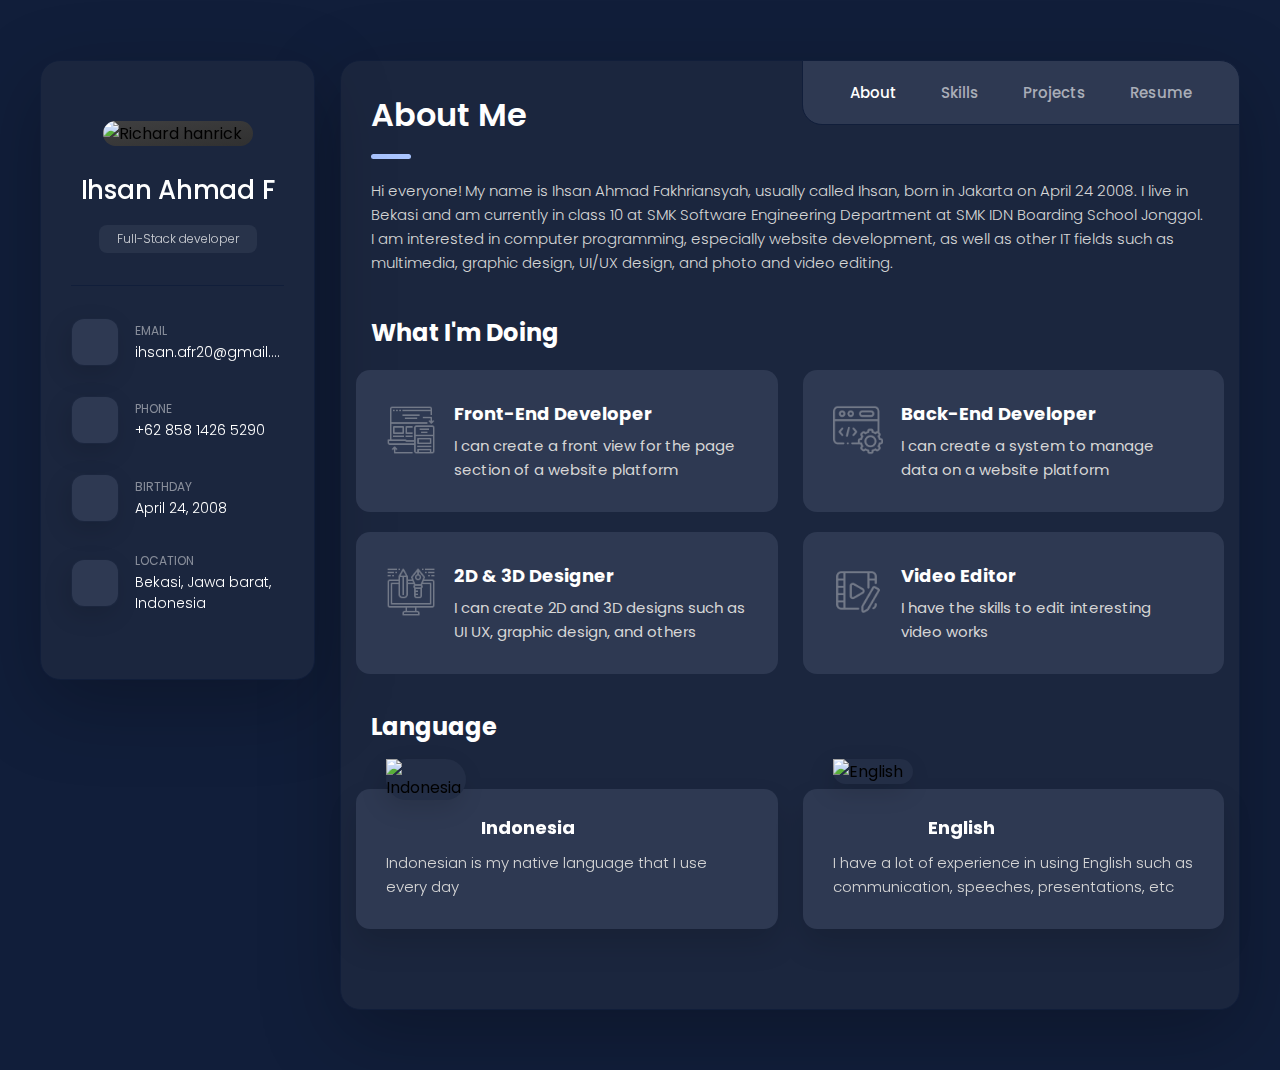
==== commit 10a0655e: "15 jun" ====
--- a/index.html
+++ b/index.html
@@ -221,8 +221,7 @@
             <li class="service-item">
 
               <div class="service-icon-box">
-                <img src="./assets/images/icon-design.svg
-                " alt="design icon" width="40">
+                <img src="./assets/images/frontend.png" alt="design icon" width="50">
               </div>
 
               <div class="service-content-box">
@@ -238,7 +237,7 @@
             <li class="service-item">
 
               <div class="service-icon-box">
-                <img src="./assets/images/icon-dev.svg" alt="Web development icon" width="40">
+                <img src="./assets/images/backend.png" alt="Web development icon" width="50">
               </div>
 
               <div class="service-content-box">
@@ -254,7 +253,7 @@
             <li class="service-item">
 
               <div class="service-icon-box">
-                <img src="./assets/images/icon-app.svg" alt="mobile app icon" width="40">
+                <img src="./assets/images/2d3d.png" alt="mobile app icon" width="50">
               </div>
 
               <div class="service-content-box">
@@ -270,7 +269,7 @@
             <li class="service-item">
 
               <div class="service-icon-box">
-                <img src="./assets/images/icon-photo.svg" alt="camera icon" width="40">
+                <img src="./assets/images/videoedit.png" alt="camera icon" width="50">
               </div>
 
               <div class="service-content-box">
@@ -341,7 +340,7 @@
               <div class="content-card" data-testimonials-item>
 
                 <figure class="testimonials-avatar-box" style="border-radius: 100px;">
-                  <img src="./assets/images/language1.png" alt="Indonesia" width="10" data-testimonials-avatar>
+                  <img src="./assets/images/language1.png" alt="Indonesia" width="60" data-testimonials-avatar>
                 </figure>
 
                 <h4 class="h4 testimonials-item-title" data-testimonials-title>Indonesia</h4>
@@ -359,7 +358,7 @@
               <div class="content-card" data-testimonials-item>
 
                 <figure class="testimonials-avatar-box" style="border-radius: 100px;">
-                  <img src="./assets/images/language2.png" alt="English" width="10" data-testimonials-avatar>
+                  <img src="./assets/images/language2.png" alt="English" width="60" data-testimonials-avatar>
                 </figure>
 
                 <h4 class="h4 testimonials-item-title" data-testimonials-title>English</h4>
@@ -402,8 +401,7 @@
             <li class="service-item">
 
               <div class="service-icon-box">
-                <img src="./assets/images/icon-design.svg
-                " alt="design icon" width="40">
+                <img src='./assets/images/skill1.png' alt="design icon" width="60">
               </div>
 
               <div class="service-content-box">
@@ -418,7 +416,7 @@
 
             <li class="service-item">
               <div class="service-icon-box">
-                <img src="./assets/images/icon-dev.svg" alt="Web development icon" width="40">
+                <img src="./assets/images/skill2.png" alt="Web development icon" width="60">
               </div>
 
               <div class="service-content-box">
@@ -434,8 +432,7 @@
             <li class="service-item">
 
               <div class="service-icon-box">
-                <img src="./assets/images/icon-design.svg
-                " alt="design icon" width="40">
+                <img src="./assets/images/skill3.png" alt="design icon" width="60">
               </div>
 
               <div class="service-content-box">
@@ -450,7 +447,7 @@
 
             <li class="service-item">
               <div class="service-icon-box">
-                <img src="./assets/images/icon-dev.svg" alt="Web development icon" width="40">
+                <img src="./assets/images/skill4.png" alt="Web development icon" width="60">
               </div>
 
               <div class="service-content-box">
@@ -466,8 +463,7 @@
             <li class="service-item">
 
               <div class="service-icon-box">
-                <img src="./assets/images/icon-design.svg
-                " alt="design icon" width="40">
+                <img src="./assets/images/skill5.png" alt="design icon" width="60">
               </div>
 
               <div class="service-content-box">
@@ -482,7 +478,7 @@
 
             <li class="service-item">
               <div class="service-icon-box">
-                <img src="./assets/images/icon-dev.svg" alt="Web development icon" width="40">
+                <img src="./assets/images/skill6.png" alt="Web development icon" width="60">
               </div>
 
               <div class="service-content-box">
@@ -498,7 +494,7 @@
             <li class="service-item">
 
               <div class="service-icon-box">
-                <img src="./assets/images/icon-app.svg" alt="mobile app icon" width="40">
+                <img src="./assets/images/skill7.png" alt="mobile app icon" width="60">
               </div>
 
               <div class="service-content-box">
@@ -514,7 +510,7 @@
             <li class="service-item">
 
               <div class="service-icon-box">
-                <img src="./assets/images/icon-photo.svg" alt="camera icon" width="40">
+                <img src="./assets/images/skill8.png" alt="camera icon" width="60">
               </div>
 
               <div class="service-content-box">
@@ -530,7 +526,7 @@
             <li class="service-item">
 
               <div class="service-icon-box">
-                <img src="./assets/images/icon-app.svg" alt="mobile app icon" width="40">
+                <img src="./assets/images/skill9.png" alt="mobile app icon" width="60">
               </div>
 
               <div class="service-content-box">
@@ -546,7 +542,7 @@
             <li class="service-item">
 
               <div class="service-icon-box">
-                <img src="./assets/images/icon-photo.svg" alt="camera icon" width="40">
+                <img src="./assets/images/skill10.png" alt="camera icon" width="60">
               </div>
 
               <div class="service-content-box">
@@ -573,7 +569,7 @@
               <div class="content-card" data-testimonials-item>
 
                 <figure class="testimonials-avatar-box">
-                  <img src="./assets/images/invisible.png" alt="tools" width="60" data-testimonials-avatar>
+                  <img src="./assets/images/tools1.png" alt="tools" width="60" data-testimonials-avatar>
                 </figure>
 
                 <h4 class="h4 testimonials-item-title" data-testimonials-title>VS Code</h4>
@@ -591,7 +587,7 @@
               <div class="content-card" data-testimonials-item>
 
                 <figure class="testimonials-avatar-box">
-                  <img src="./assets/images/invisible.png" alt="tools" width="60" data-testimonials-avatar>
+                  <img src="./assets/images/tools2.png" alt="tools" width="60" data-testimonials-avatar>
                 </figure>
 
                 <h4 class="h4 testimonials-item-title" data-testimonials-title>Figma</h4>
@@ -609,7 +605,7 @@
               <div class="content-card" data-testimonials-item>
 
                 <figure class="testimonials-avatar-box">
-                  <img src="./assets/images/invisible.png" alt="tools" width="60" data-testimonials-avatar>
+                  <img src="./assets/images/tools3.png" alt="tools" width="60" data-testimonials-avatar>
                 </figure>
 
                 <h4 class="h4 testimonials-item-title" data-testimonials-title>Notion</h4>
@@ -627,7 +623,7 @@
               <div class="content-card" data-testimonials-item>
 
                 <figure class="testimonials-avatar-box">
-                  <img src="./assets/images/invisible.png" alt="tools" width="60" data-testimonials-avatar>
+                  <img src="./assets/images/tools4.png" alt="tools" width="60" data-testimonials-avatar>
                 </figure>
 
                 <h4 class="h4 testimonials-item-title" data-testimonials-title>Spline</h4>
@@ -645,7 +641,7 @@
               <div class="content-card" data-testimonials-item>
 
                 <figure class="testimonials-avatar-box">
-                  <img src="./assets/images/invisible.png" alt="tools" width="60" data-testimonials-avatar>
+                  <img src="./assets/images/tools5.png" alt="tools" width="60" data-testimonials-avatar>
                 </figure>
 
                 <h4 class="h4 testimonials-item-title" data-testimonials-title>Davinci Resolve</h4>
@@ -663,7 +659,7 @@
               <div class="content-card" data-testimonials-item>
 
                 <figure class="testimonials-avatar-box">
-                  <img src="./assets/images/invisible.png" alt="tools" width="60" data-testimonials-avatar>
+                  <img src="./assets/images/tools6.png" alt="tools" width="60" data-testimonials-avatar>
                 </figure>
 
                 <h4 class="h4 testimonials-item-title" data-testimonials-title>Capcut</h4>
@@ -681,7 +677,7 @@
               <div class="content-card" data-testimonials-item>
 
                 <figure class="testimonials-avatar-box">
-                  <img src="./assets/images/invisible.png" alt="tools" width="60" data-testimonials-avatar>
+                  <img src="./assets/images/tools7.png" alt="tools" width="60" data-testimonials-avatar>
                 </figure>
 
                 <h4 class="h4 testimonials-item-title" data-testimonials-title>Gamma AI</h4>
@@ -699,7 +695,7 @@
               <div class="content-card" data-testimonials-item>
 
                 <figure class="testimonials-avatar-box">
-                  <img src="./assets/images/invisible.png" alt="tools" width="60" data-testimonials-avatar>
+                  <img src="./assets/images/tools8.png" alt="tools" width="60" data-testimonials-avatar>
                 </figure>
 
                 <h4 class="h4 testimonials-item-title" data-testimonials-title>ChatGPT</h4>
@@ -717,7 +713,7 @@
               <div class="content-card" data-testimonials-item>
 
                 <figure class="testimonials-avatar-box">
-                  <img src="./assets/images/invisible.png" alt="tools" width="60" data-testimonials-avatar>
+                  <img src="./assets/images/tools9.png" alt="tools" width="60" data-testimonials-avatar>
                 </figure>
 
                 <h4 class="h4 testimonials-item-title" data-testimonials-title>Gemini</h4>
@@ -972,7 +968,7 @@
 
           <div class="title-wrapper">
             <div class="icon-box">
-              <ion-icon name="book-outline"></ion-icon>
+              <ion-icon name="trophy-outline"></ion-icon>
             </div>
 
             <h3 class="h3">Certificates</h3>
@@ -1321,7 +1317,7 @@
 
           <div class="title-wrapper">
             <div class="icon-box">
-              <ion-icon name="book-outline"></ion-icon>
+              <ion-icon name="cloud-outline"></ion-icon>
             </div>
 
             <h3 class="h3">Experience</h3>
--- a/assets/css/style.css
+++ b/assets/css/style.css
@@ -0,0 +1,1841 @@
+/*-----------------------------------*\
+  #style.css
+\*-----------------------------------*/
+
+
+/**
+ * copyright 2022 @codewithsadee
+ */
+
+
+
+
+
+/*-----------------------------------*\
+  #CUSTOM PROPERTY
+\*-----------------------------------*/
+
+:root {
+
+  /**
+   * colors
+   */
+
+  /* gradient */
+
+  --bg-gradient-onyx: linear-gradient(
+    to bottom right, 
+    hsl(240, 1%, 25%) 3%, 
+    hsl(0, 0%, 19%) 97%
+  );
+  --bg-gradient-jet: linear-gradient(
+    to bottom right, 
+    hsla(240, 1%, 18%, 0.251) 0%, 
+    hsla(240, 2%, 11%, 0) 100%
+  ), hsl(240, 2%, 13%);
+  --bg-gradient-yellow-1: linear-gradient(
+    to bottom right, 
+    hsl(45, 100%, 71%) 0%, 
+    hsla(36, 100%, 69%, 0) 50%
+  );
+  --bg-gradient-yellow-2: linear-gradient(
+    135deg, 
+    hsla(45, 100%, 71%, 0.251) 0%, 
+    hsla(35, 100%, 68%, 0) 59.86%
+  ), hsl(240, 2%, 13%);
+  --border-gradient-onyx: 
+    hsla(143, 100%, 28%, 0) 50%;
+  --text-gradient-yellow: linear-gradient(
+    to right, 
+    hsl(45, 100%, 72%), 
+    hsl(35, 100%, 68%)
+  );
+
+  /* solid */
+
+  --jet: rgba(17, 30, 58, 1);
+  --onyx: hsla(0, 0%, 100%, 0.575);
+  --eerie-black-1: rgba(46, 57, 82, 1);
+  --eerie-black-2: rgba(27, 38, 62, 1);
+  --smoky-black: rgba(17, 30, 58, 1);
+  --white-1: hsl(246, 100%, 16%);
+  --white-2: rgb(255, 255, 255);
+  --orange-yellow-crayola: hsl(45, 100%, 72%);
+  --vegas-gold: hsl(45, 54%, 58%);
+  --light-gray: hsl(0, 0%, 84%);
+  --light-gray-70: hsla(0, 0%, 100%, 0.479);
+  --bittersweet-shimmer: hsl(306, 100%, 50%);
+
+  /**
+   * typography
+   */
+
+  /* font-family */
+  --ff-poppins: 'Poppins', sans-serif;
+
+  /* font-size */
+  --fs-1: 24px;
+  --fs-2: 18px;
+  --fs-3: 17px;
+  --fs-4: 16px;
+  --fs-5: 15px;
+  --fs-6: 14px;
+  --fs-7: 13px;
+  --fs-8: 11px;
+
+  /* font-weight */
+  --fw-300: 300;
+  --fw-400: 400;
+  --fw-500: 500;
+  --fw-600: 600;
+
+  /**
+   * shadow
+   */
+  
+  --shadow-1: -4px 8px 24px hsla(0, 0%, 0%, 0.25);
+  --shadow-2: 0 16px 30px hsla(0, 0%, 0%, 0.25);
+  --shadow-3: 0 16px 40px hsla(0, 0%, 0%, 0.25);
+  --shadow-4: 0 25px 50px hsla(0, 0%, 0%, 0.15);
+  --shadow-5: 0 24px 80px hsla(0, 0%, 0%, 0.25);
+
+  /**
+   * transition
+   */
+
+  --transition-1: 0.25s ease;
+  --transition-2: 0.5s ease-in-out;
+
+}
+
+
+
+
+
+/*-----------------------------------*\
+  #RESET
+\*-----------------------------------*/
+
+*, *::before, *::after {
+  margin: 0;
+  padding: 0;
+  box-sizing: border-box;
+}
+
+a { text-decoration: none; }
+
+li { list-style: none; }
+
+img, ion-icon, a, button, time, span { display: block; }
+
+button {
+  font: inherit;
+  background: none;
+  border: none;
+  text-align: left;
+  cursor: pointer;
+}
+
+input, textarea {
+  display: block;
+  width: 100%;
+  background: none;
+  font: inherit;
+}
+
+::selection {
+  background: white;
+  color: rgba(46, 57, 82, 1);
+}
+
+:focus { outline-color: var(--orange-yellow-crayola); }
+
+html { font-family: var(--ff-poppins); }
+
+body { background: var(--smoky-black); }
+
+
+
+
+
+/*-----------------------------------*\
+  #REUSED STYLE
+\*-----------------------------------*/
+
+.sidebar,
+article {
+  background: var(--eerie-black-2);
+  border: 1px solid var(--jet);
+  border-radius: 20px;
+  padding: 15px;
+  box-shadow: var(--shadow-1);
+  z-index: 1;
+}
+
+.separator {
+  width: 100%;
+  height: 1px;
+  background: var(--jet);
+  margin: 16px 0;
+}
+
+.icon-box {
+  position: relative;
+  background: var(--border-gradient-onyx);
+  width: 30px;
+  height: 30px;
+  border-radius: 8px;
+  display: flex;
+  justify-content: center;
+  align-items: center;
+  font-size: 16px;
+  color: white;
+  box-shadow: var(--shadow-1);
+  z-index: 1;
+}
+
+.icon-box::before {
+  content: "";
+  position: absolute;
+  inset: 1px;
+  background: var(--eerie-black-1);
+  border-radius: inherit;
+  z-index: -1;
+}
+
+.icon-box ion-icon { --ionicon-stroke-width: 35px; }
+
+article { display: none; }
+
+article.active {
+  display: block;
+  animation: fade 0.5s ease backwards;
+}
+
+@keyframes fade {
+  0% { opacity: 0; }
+  100% { opacity: 1; }
+}
+
+.h2,
+.h3,
+.h4,
+.h5 {
+  color: var(--white-2);
+  text-transform: capitalize;
+}
+
+.h2 { font-size: var(--fs-1); }
+
+.h3 { font-size: var(--fs-2); }
+
+.h4 { font-size: var(--fs-4); }
+
+.h5 {
+  font-size: var(--fs-7);
+  font-weight: var(--fw-500);
+}
+
+.article-title {
+  position: relative;
+  padding-bottom: 7px;
+}
+
+.article-title::after {
+  content: "";
+  position: absolute;
+  bottom: 0;
+  left: 0;
+  width: 30px;
+  height: 3px;
+  background: rgba(169, 196, 255, 1);
+  border-radius: 3px;
+}
+
+.has-scrollbar::-webkit-scrollbar {
+  width: 5px; /* for vertical scrollbar */
+  height: 5px; /* for horizontal scrollbar */
+}
+
+.has-scrollbar::-webkit-scrollbar-track {
+  background: var(--onyx);
+  border-radius: 5px;
+}
+
+.has-scrollbar::-webkit-scrollbar-thumb {
+  background: var(--orange-yellow-crayola);
+  border-radius: 5px;
+}
+
+.has-scrollbar::-webkit-scrollbar-button { width: 20px; }
+
+.content-card {
+  position: relative;
+  background: rgba(46, 57, 82, 1);
+  padding: 15px;
+  padding-top: 45px;
+  border-radius: 14px;
+  box-shadow: var(--shadow-2);
+  z-index: 1;
+}
+
+.content-card::before {
+  content: "";
+  position: absolute;
+  inset: 1px;
+  border-radius: inherit;
+  z-index: -1;
+}
+
+
+
+
+
+/*-----------------------------------*\
+  #MAIN
+\*-----------------------------------*/
+
+main {
+  margin: 15px 12px;
+  margin-bottom: 75px;
+  min-width: 259px;
+}
+
+
+
+
+
+/*-----------------------------------*\
+  #SIDEBAR
+\*-----------------------------------*/
+
+.sidebar {
+  margin-bottom: 15px;
+  max-height: 112px;
+  overflow: hidden;
+  transition: var(--transition-2);
+}
+
+.sidebar.active { max-height: 405px; }
+
+.sidebar-info {
+  position: relative;
+  display: flex;
+  justify-content: flex-start;
+  align-items: center;
+  gap: 15px;
+}
+
+.avatar-box {
+  background: var(--bg-gradient-onyx);
+  border-radius: 20px;
+}
+
+.info-content .name {
+  color: var(--white-2);
+  font-size: var(--fs-3);
+  font-weight: var(--fw-500);
+  letter-spacing: -0.25px;
+  margin-bottom: 10px;
+}
+
+.info-content .title {
+  color: rgba(255, 255, 255, 0.772);
+  background: rgb(40, 51, 74);
+  font-size: var(--fs-8);
+  font-weight: var(--fw-300);
+  width: max-content;
+  padding: 3px 12px;
+  border-radius: 8px;
+}
+
+.info_more-btn {
+  position: absolute;
+  top: -15px;
+  right: -15px;
+  border-radius: 0 15px;
+  font-size: 13px;
+  color: rgb(255, 255, 255);
+  background: rgb(93, 108, 141);
+  padding: 10px;
+  box-shadow: var(--shadow-2);
+  transition: var(--transition-1);
+  z-index: 1;
+}
+
+.info_more-btn::before {
+  content: "";
+  position: absolute;
+  inset: 1px;
+  border-radius: inherit;
+  transition: var(--transition-1);
+  z-index: -1;
+}
+
+
+.info_more-btn span { display: none; }
+
+.sidebar-info_more {
+  opacity: 0;
+  visibility: hidden;
+  transition: var(--transition-2);
+}
+
+.sidebar.active .sidebar-info_more {
+  opacity: 1;
+  visibility: visible;
+}
+
+.contacts-list {
+  display: grid;
+  grid-template-columns: 1fr;
+  gap: 16px;
+}
+
+.contact-item {
+  min-width: 100%;
+  display: flex;
+  align-items: center;
+  gap: 16px;
+}
+
+.contact-info {
+  max-width: calc(100% - 46px);
+  width: calc(100% - 46px);
+}
+
+.contact-title {
+  color: var(--light-gray-70);
+  font-size: var(--fs-8);
+  text-transform: uppercase;
+  margin-bottom: 2px;
+}
+
+.contact-info :is(.contact-link, time, address) {
+  color: var(--white-2);
+  font-size: var(--fs-7);
+}
+
+.contact-info address { font-style: normal; }
+
+.social-list {
+  display: flex;
+  justify-content: flex-start;
+  align-items: center;
+  gap: 15px;
+  padding-bottom: 4px;
+  padding-left: 7px;
+}
+
+.social-item .social-link {
+  color: var(--light-gray-70);
+  font-size: 18px;
+}
+
+
+.social-item .social-link:hover { color: var(--light-gray); }
+
+
+
+
+
+/*-----------------------------------*\
+  #NAVBAR
+\*-----------------------------------*/
+
+.navbar {
+  position: fixed;
+  bottom: 0;
+  left: 0;
+  width: 100%;
+  background: rgba(46, 57, 82, 1);
+  backdrop-filter: blur(10px);
+  border: 1px solid var(--jet);
+  border-radius: 12px 12px 0 0;
+  box-shadow: var(--shadow-2);
+  z-index: 5;
+}
+
+.navbar-list {
+  display: flex;
+  flex-wrap: wrap;
+  justify-content: center;
+  align-items: center;
+  padding: 0 10px;
+}
+
+.navbar-link {
+  color: rgba(255, 255, 255, 0.603);;
+  font-size: var(--fs-8);
+  padding: 20px 7px;
+  transition: color var(--transition-1);
+}
+
+.navbar-link:hover,
+.navbar-link:focus { color: var(--light-gray-70); }
+
+.navbar-link.active { color: rgb(255, 255, 255); }
+
+
+
+
+
+/*-----------------------------------*\
+  #ABOUT
+\*-----------------------------------*/
+
+.about .article-title { margin-bottom: 15px; }
+
+.about-text {
+  color: var(--light-gray);
+  font-size: var(--fs-6);
+  font-weight: var(--fw-300);
+  line-height: 1.6;
+}
+
+.about-text p { margin-bottom: 15px; }
+
+
+
+/**
+ * #service 
+ */
+
+.service { margin-bottom: 35px; }
+
+.service-title { margin-bottom: 20px; }
+
+.service-list {
+  display: grid;
+  grid-template-columns: 1fr;
+  gap: 20px;
+}
+
+.service-item {
+  position: relative;
+  background: rgba(46, 57, 82, 1);
+  padding: 20px;
+  border-radius: 14px;
+  z-index: 1;
+}
+
+.service-item::before {
+  content: "";
+  position: absolute;
+  inset: 1px;
+  border-radius: inherit;
+  z-index: -1;
+}
+
+.service-icon-box { margin-bottom: 10px; }
+
+.service-icon-box img { margin: auto; }
+
+.service-content-box { text-align: center; }
+
+.service-item-title { margin-bottom: 7px; }
+
+.service-item-text {
+  color: var(--light-gray);
+  font-size: var(--fs-6);
+  font-weight: var(--fw-3);
+  line-height: 1.6;
+}
+
+
+/**
+ * #testimonials 
+ */
+
+.testimonials { margin-bottom: 30px; }
+
+.testimonials-title { margin-bottom: 20px; }
+
+.testimonials-list {
+  display: flex;
+  justify-content: flex-start;
+  align-items: flex-start;
+  gap: 15px;
+  margin: 0 -15px;
+  padding: 25px 15px;
+  padding-bottom: 35px;
+  overflow-x: auto;
+  scroll-behavior: smooth;
+  overscroll-behavior-inline: contain;
+  scroll-snap-type: inline mandatory;
+}
+
+.testimonials-item {
+  min-width: 100%;
+  margin: 20px 0px;
+  scroll-snap-align: center;
+}
+
+.testimonials-avatar-box {
+  position: absolute;
+  top: 0;
+  left: 0;
+  transform: translate(15px, -25px);
+  background: rgb(35, 46, 70);
+  border-radius: 14px;
+  box-shadow: var(--shadow-1);
+}
+
+.testimonials-item-title { margin-bottom: 7px; }
+
+.testimonials-text {
+  color: var(--light-gray);
+  font-size: var(--fs-6);
+  font-weight: var(--fw-300);
+  line-height: 1.6;
+  display: -webkit-box;
+  line-clamp: 4;
+  -webkit-line-clamp: 4;
+  -webkit-box-orient: vertical;
+  overflow: hidden;
+}
+
+
+/**
+ * #testimonials-modal
+ */
+
+.modal-container {
+  position: fixed;
+  top: 0;
+  left: 0;
+  width: 100%;
+  height: 100%;
+  display: flex;
+  justify-content: center;
+  align-items: center;
+  overflow-y: auto;
+  overscroll-behavior: contain;
+  z-index: 20;
+  pointer-events: none;
+  visibility: hidden;
+}
+
+.modal-container::-webkit-scrollbar { display: none; }
+
+
+
+.overlay {
+  position: fixed;
+  top: 0;
+  left: 0;
+  width: 100%;
+  height: 100vh;
+  background: hsl(0, 0%, 5%);
+  opacity: 0;
+  visibility: hidden;
+  pointer-events: none;
+  z-index: 1;
+  transition: var(--transition-1);
+}
+
+
+
+.testimonials-modal {
+  background: var(--eerie-black-2);
+  position: relative;
+  padding: 15px;
+  margin: 15px 12px;
+  border: 1px solid var(--jet);
+  border-radius: 14px;
+  box-shadow: var(--shadow-5);
+  transform: scale(1.2);
+  opacity: 0;
+  transition: var(--transition-1);
+  z-index: 2;
+}
+
+
+
+.modal-close-btn {
+  position: absolute;
+  top: 15px;
+  right: 15px;
+  background: var(--onyx);
+  border-radius: 8px;
+  width: 32px;
+  height: 32px;
+  display: flex;
+  justify-content: center;
+  align-items: center;
+  color: var(--white-2);
+  font-size: 18px;
+  opacity: 0.7;
+}
+
+.modal-close-btn:hover,
+.modal-close-btn:focus { opacity: 1; }
+
+.modal-close-btn ion-icon { --ionicon-stroke-width: 50px; }
+
+.modal-avatar-box {
+  background: var(--bg-gradient-onyx);
+  width: max-content;
+  border-radius: 14px;
+  margin-bottom: 15px;
+  box-shadow: var(--shadow-2);
+}
+
+.modal-img-wrapper > img { display: none; }
+
+.modal-title { margin-bottom: 4px; }
+
+.modal-content time {
+  font-size: var(--fs-6);
+  color: var(--light-gray-70);
+  font-weight: var(--fw-300);
+  margin-bottom: 10px;
+}
+
+.modal-content p {
+  color: var(--light-gray);
+  font-size: var(--fs-6);
+  font-weight: var(--fw-300);
+  line-height: 1.6;
+}
+
+
+/**
+ * #clients 
+ */
+
+.clients { margin-bottom: 15px; }
+
+.clients-list {
+  display: flex;
+  justify-content: flex-start;
+  align-items: flex-start;
+  gap: 15px;
+  margin: 0 -15px;
+  padding: 25px;
+  padding-bottom: 25px;
+  overflow-x: auto;
+  scroll-behavior: smooth;
+  overscroll-behavior-inline: contain;
+  scroll-snap-type: inline mandatory;
+  scroll-padding-inline: 25px;
+}
+
+.clients-item {
+  min-width: 50%;
+  scroll-snap-align: start;
+}
+
+.clients-item img {
+  width: 100%;
+  filter: grayscale(1);
+  transition: var(--transition-1);
+}
+
+.clients-item img:hover { filter: grayscale(0); }
+
+
+
+
+
+/*-----------------------------------*\
+  #RESUME
+\*-----------------------------------*/
+
+.article-title { margin-bottom: 30px; }
+
+
+/**
+ * education and experience 
+ */
+
+.timeline { margin-bottom: 30px; }
+
+.timeline .title-wrapper {
+  display: flex;
+  align-items: center;
+  gap: 15px;
+  margin-bottom: 25px;
+}
+
+.timeline-list {
+  font-size: var(--fs-6);
+  margin-left: 45px;
+}
+
+.timeline-item { position: relative; }
+
+.timeline-item:not(:last-child) { margin-bottom: 20px; }
+
+.timeline-item-title {
+  font-size: var(--fs-6);
+  line-height: 1.3;
+  margin-bottom: 7px;
+}
+
+.timeline-list span {
+  color: rgba(169, 196, 255, 1);
+  font-weight: var(--fw-400);
+  line-height: 1.6;
+}
+
+.timeline-item:not(:last-child)::before {
+  content: "";
+  position: absolute;
+  top: -25px;
+  left: -30px;
+  width: 1px;
+  height: calc(100% + 50px);
+  background: rgba(255, 255, 255, 0.445);
+}
+
+.timeline-item::after {
+  content: "";
+  position: absolute;
+  top: 5px;
+  left: -33px;
+  height: 6px;
+  width: 6px;
+  background: rgb(255, 255, 255);
+  border-radius: 50%;
+  box-shadow: 0 0 0 4px var(--jet);
+}
+
+.timeline-text {
+  color: var(--light-gray);
+  font-weight: var(--fw-300);
+  line-height: 1.6;
+}
+
+
+/**
+ * skills 
+ */
+
+.skills-title { margin-bottom: 20px; }
+
+.skills-list { padding: 20px; }
+
+
+.skills-item:not(:last-child) { margin-bottom: 15px; }
+
+.skill .title-wrapper {
+  display: flex;
+  align-items: center;
+  gap: 5px;
+  margin-bottom: 8px;
+}
+
+.skill .title-wrapper data {
+  color: var(--light-gray);
+  font-size: var(--fs-7);
+  font-weight: var(--fw-300);
+}
+
+.skill-progress-bg {
+  background: var(--jet);
+  width: 100%;
+  height: 8px;
+  border-radius: 10px;
+}
+
+.skill-progress-fill {
+  background: var(--text-gradient-yellow);
+  height: 100%;
+  border-radius: inherit;
+}
+
+
+
+
+
+/*-----------------------------------*\
+  #PORTFOLIO
+\*-----------------------------------*/
+
+.filter-list { display: none; }
+
+
+.select-list {
+  background: var(--eerie-black-2);
+  position: absolute;
+  top: calc(100% + 6px);
+  width: 100%;
+  padding: 6px;
+  border: 1px solid var(--jet);
+  border-radius: 14px;
+  z-index: 2;
+  opacity: 0;
+  visibility: hidden;
+  pointer-events: none;
+  transition: 0.15s ease-in-out;
+}
+
+.filter-select.active + .select-list {
+  opacity: 1;
+  visibility: visible;
+  pointer-events: all;
+}
+
+.select-item button {
+  background: var(--eerie-black-2);
+  color: var(--light-gray);
+  font-size: var(--fs-6);
+  font-weight: var(--fw-300);
+  text-transform: capitalize;
+  width: 100%;
+  padding: 8px 10px;
+  border-radius: 8px;
+}
+
+.select-item button:hover { --eerie-black-2: hsl(240, 2%, 20%); }
+
+.project-list {
+  display: grid;
+  grid-template-columns: 1fr;
+  gap: 30px;
+  margin-bottom: 10px;
+}
+
+.project-item { display: none; }
+
+.project-item.active {
+  display: block;
+  animation: scaleUp 0.25s ease forwards;
+}
+
+@keyframes scaleUp {
+  0% { transform: scale(0.5); }
+  100% { transform: scale(1); }
+}
+
+.project-item > a { width: 100%; }
+
+.project-img {
+  position: relative;
+  width: 100%;
+  height: 200px;
+  border-radius: 16px;
+  overflow: hidden;
+  margin-bottom: 15px;
+}
+
+.project-img::before {
+  content: "";
+  position: absolute;
+  top: 0;
+  left: 0;
+  width: 100%;
+  height: 100%;
+  background: transparent;
+  z-index: 1;
+  transition: var(--transition-1);
+}
+
+
+
+.project-item-icon-box {
+  --scale: 0.8;
+
+  background: var(--jet);
+  color: white;
+  position: absolute;
+  top: 50%;
+  left: 50%;
+  transform: translate(-50%, -50%) scale(var(--scale));
+  font-size: 20px;
+  padding: 18px;
+  border-radius: 12px;
+  opacity: 0;
+  z-index: 1;
+  transition: var(--transition-1);
+}
+
+.project-item > a:hover .project-item-icon-box {
+  --scale: 1;
+  opacity: 1;
+}
+
+.project-item-icon-box ion-icon { --ionicon-stroke-width: 50px; }
+
+.project-img img {
+  width: 100%;
+  height: 100%;
+  object-fit: cover;
+  transition: var(--transition-1);
+}
+
+.project-item > a:hover img { transform: scale(1.1); }
+
+.project-title,
+.project-category { margin-left: 10px; }
+
+.project-title {
+  color: var(--white-2);
+  font-size: var(--fs-5);
+  font-weight: var(--fw-400);
+  text-transform: capitalize;
+  line-height: 1.3;
+}
+
+.project-category {
+  color: var(--light-gray-70);
+  font-size: var(--fs-6);
+  font-weight: var(--fw-300);
+}
+
+
+
+
+
+/*-----------------------------------*\
+  #BLOG
+\*-----------------------------------*/
+
+.blog-posts { margin-bottom: 10px; }
+
+.blog-posts-list {
+  display: grid;
+  grid-template-columns: 1fr;
+  gap: 20px;
+}
+
+.blog-post-item > a {
+  position: relative;
+  background: var(--border-gradient-onyx);
+  height: 100%;
+  box-shadow: var(--shadow-4);
+  border-radius: 16px;
+  z-index: 1;
+}
+
+.blog-post-item > a::before {
+  content: "";
+  position: absolute;
+  inset: 1px;
+  border-radius: inherit;
+  background: var(--eerie-black-1);
+  z-index: -1;
+}
+
+.blog-banner-box {
+  width: 100%;
+  height: 200px;
+  border-radius: 12px;
+  overflow: hidden;
+}
+
+.blog-banner-box img {
+  width: 100%;
+  height: 100%;
+  object-fit: cover;
+  transition: var(--transition-1);
+}
+
+.blog-post-item > a:hover .blog-banner-box img { transform: scale(1.1); }
+
+.blog-content { padding: 15px; }
+
+.blog-meta {
+  display: flex;
+  justify-content: flex-start;
+  align-items: center;
+  gap: 7px;
+  margin-bottom: 10px;
+}
+
+.blog-meta :is(.blog-category, time) {
+  color: var(--light-gray-70);
+  font-size: var(--fs-6);
+  font-weight: var(--fw-300);
+}
+
+.blog-meta .dot {
+  background: var(--light-gray-70);
+  width: 4px;
+  height: 4px;
+  border-radius: 4px;
+}
+
+.blog-item-title {
+  margin-bottom: 10px;
+  line-height: 1.3;
+  transition: var(--transition-1);
+}
+
+.blog-post-item > a:hover .blog-item-title { color: var(--orange-yellow-crayola); }
+
+.blog-text {
+  color: var(--light-gray);
+  font-size: var(--fs-6);
+  font-weight: var(--fw-300);
+  line-height: 1.6;
+}
+
+
+
+
+
+/*-----------------------------------*\
+  #CONTACT
+\*-----------------------------------*/
+
+.mapbox {
+  position: relative;
+  height: 250px;
+  width: 100%;
+  border-radius: 16px;
+  margin-bottom: 30px;
+  border: 1px solid var(--jet);
+  overflow: hidden;
+}
+
+.mapbox figure { height: 100%; }
+
+.mapbox iframe {
+  width: 100%;
+  height: 100%;
+  border: none;
+  filter: grayscale(1) invert(1);
+}
+
+.contact-form { margin-bottom: 10px; }
+
+.form-title { margin-bottom: 20px; }
+
+.input-wrapper {
+  display: grid;
+  grid-template-columns: 1fr;
+  gap: 25px;
+  margin-bottom: 25px;
+}
+
+.form-input {
+  color: var(--white-2);
+  font-size: var(--fs-6);
+  font-weight: var(--fw-400);
+  padding: 13px 20px;
+  border: 1px solid var(--jet);
+  border-radius: 14px;
+  outline: none;
+}
+
+.form-input::placeholder { font-weight: var(--fw-500); }
+
+.form-input:focus { border-color: var(--orange-yellow-crayola); }
+
+textarea.form-input {
+  min-height: 100px;
+  height: 120px;
+  max-height: 200px;
+  resize: vertical;
+  margin-bottom: 25px;
+}
+
+textarea.form-input::-webkit-resizer { display: none; }
+
+.form-input:focus:invalid { border-color: var(--bittersweet-shimmer); }
+
+.form-btn {
+  position: relative;
+  width: 100%;
+  background: var(--border-gradient-onyx);
+  color: var(--orange-yellow-crayola);
+  display: flex;
+  justify-content: center;
+  align-items: center;
+  gap: 10px;
+  padding: 13px 20px;
+  border-radius: 14px;
+  font-size: var(--fs-6);
+  text-transform: capitalize;
+  box-shadow: var(--shadow-3);
+  z-index: 1;
+  transition: var(--transition-1);
+}
+
+.form-btn::before {
+  content: "";
+  position: absolute;
+  inset: 1px;
+  background: var(--bg-gradient-jet);
+  border-radius: inherit;
+  z-index: -1;
+  transition: var(--transition-1);
+}
+
+.form-btn ion-icon { font-size: 16px; }
+
+.form-btn:hover { background: var(--bg-gradient-yellow-1); }
+
+.form-btn:hover::before { background: var(--bg-gradient-yellow-2); }
+
+.form-btn:disabled {
+  opacity: 0.7;
+  cursor: not-allowed;
+}
+
+.form-btn:disabled:hover { background: var(--border-gradient-onyx); }
+
+.form-btn:disabled:hover::before { background: var(--bg-gradient-jet); }
+
+
+
+
+
+/*-----------------------------------*\
+  #RESPONSIVE
+\*-----------------------------------*/
+
+/**
+ * responsive larger than 450px screen
+ */
+
+@media (min-width: 450px) {
+
+  /**
+   * client
+   */
+
+  .clients-item { min-width: calc(33.33% - 10px); }
+
+
+
+  /**
+   * #PORTFOLIO, BLOG 
+   */
+
+  .project-img,
+  .blog-banner-box { height: auto; }
+
+}
+
+
+
+
+
+/**
+ * responsive larger than 580px screen
+ */
+
+@media (min-width: 580px) {
+
+  /**
+   * CUSTOM PROPERTY
+   */
+
+  :root {
+
+    /**
+     * typography
+     */
+
+    --fs-1: 32px;
+    --fs-2: 24px;
+    --fs-3: 26px;
+    --fs-4: 18px;
+    --fs-6: 15px;
+    --fs-7: 15px;
+    --fs-8: 12px;
+
+  }
+
+
+
+  /**
+   * #REUSED STYLE
+   */
+
+  .sidebar, article {
+    width: 520px;
+    margin-inline: auto;
+    padding: 30px;
+  }
+
+  .article-title {
+    font-weight: var(--fw-600);
+    padding-bottom: 15px;
+  }
+
+  .article-title::after {
+    width: 40px;
+    height: 5px;
+  }
+
+  .icon-box {
+    width: 48px;
+    height: 48px;
+    border-radius: 12px;
+    font-size: 18px;
+  }
+
+
+
+  /**
+   * #MAIN
+   */
+
+  main {
+    margin-top: 60px;
+    margin-bottom: 100px;
+  }
+
+
+
+  /**
+   * #SIDEBAR
+   */
+
+  .sidebar {
+    max-height: 180px;
+    margin-bottom: 30px;
+  }
+
+  .sidebar.active { max-height: 584px; }
+
+  .sidebar-info { gap: 25px; }
+
+  .avatar-box { border-radius: 30px; }
+
+  .avatar-box img { width: 120px; }
+
+  .info-content .name { margin-bottom: 15px; }
+
+  .info-content .title { padding: 5px 18px; }
+
+  .info_more-btn {
+    top: -30px;
+    right: -30px;
+    padding: 10px 15px;
+  }
+
+  .info_more-btn span {
+    display: block;
+    font-size: var(--fs-8);
+  }
+
+  .info_more-btn ion-icon { display: none; }
+
+  .separator { margin: 32px 0; }
+
+  .contacts-list { gap: 20px; }
+
+  .contact-info {
+    max-width: calc(100% - 64px);
+    width: calc(100% - 64px);
+  }
+
+
+
+  /**
+   * #NAVBAR
+   */
+
+  .navbar { border-radius: 20px 20px 0 0; }
+
+  .navbar-list { gap: 20px; }
+
+  .navbar-link { --fs-8: 14px; }
+
+
+
+  /**
+   * #ABOUT
+   */
+
+  .about .article-title { margin-bottom: 20px; }
+
+  .about-text { margin-bottom: 40px; }
+
+  /* service */
+
+  .service-item {
+    display: flex;
+    justify-content: flex-start;
+    align-items: flex-start;
+    gap: 18px;
+    padding: 30px;
+  }
+
+  .service-icon-box {
+    margin-bottom: 0;
+    margin-top: 5px;
+  }
+
+  .service-content-box { text-align: left; }
+
+  /* testimonials */
+
+  .testimonials-title { margin-bottom: 25px; }
+
+  .testimonials-list {
+    gap: 30px;
+    margin: 0 -30px;
+    padding: 30px;
+    padding-bottom: 35px;
+  }
+
+  .content-card {
+    padding: 30px;
+    padding-top: 25px;
+  }
+
+  .testimonials-avatar-box {
+    transform: translate(30px, -30px);
+    border-radius: 20px;
+  }
+
+  .testimonials-avatar-box img { width: 80px; }
+
+  .testimonials-item-title {
+    margin-bottom: 10px;
+    margin-left: 95px;
+  }
+
+  .testimonials-text {
+    line-clamp: 2;
+    -webkit-line-clamp: 2;
+  }
+
+  /* testimonials modal */
+
+  .modal-container { padding: 20px; }
+
+  .testimonials-modal {
+    display: flex;
+    justify-content: flex-start;
+    align-items: stretch;
+    gap: 25px;
+    padding: 30px;
+    border-radius: 20px;
+  }
+
+  .modal-img-wrapper {
+    display: flex;
+    flex-direction: column;
+    align-items: center;
+  }
+
+  .modal-avatar-box {
+    border-radius: 18px;
+    margin-bottom: 0;
+  }
+
+  .modal-avatar-box img { width: 65px; }
+
+  .modal-img-wrapper > img {
+    display: block;
+    flex-grow: 1;
+    width: 35px;
+  }
+
+  /* clients */
+
+  .clients-list {
+    gap: 50px;
+    margin: 0 -30px;
+    padding: 45px;
+    scroll-padding-inline: 45px;
+  }
+
+  .clients-item { min-width: calc(33.33% - 35px); }
+
+
+
+  /**
+   * #RESUME
+   */
+
+  .timeline-list { margin-left: 65px; }
+
+  .timeline-item:not(:last-child)::before { left: -40px; }
+
+  .timeline-item::after {
+    height: 8px;
+    width: 8px;
+    left: -43px;
+  }
+
+  .skills-item:not(:last-child) { margin-bottom: 25px; }
+
+
+
+  /**
+   * #PORTFOLIO, BLOG
+   */
+
+  .project-img, .blog-banner-box { border-radius: 16px; }
+
+  .blog-posts-list { gap: 30px; }
+
+  .blog-content { padding: 25px; }
+
+
+
+  /**
+   * #CONTACT
+   */
+
+  .mapbox {
+    height: 380px;
+    border-radius: 18px;
+  }
+
+  .input-wrapper {
+    gap: 30px;
+    margin-bottom: 30px;
+  }
+
+  .form-input { padding: 15px 20px; }
+
+  textarea.form-input { margin-bottom: 30px; }
+
+  .form-btn {
+    --fs-6: 16px;
+    padding: 16px 20px;
+  }
+
+  .form-btn ion-icon { font-size: 18px; }
+
+}
+
+
+
+
+
+/**
+ * responsive larger than 768px screen
+ */
+
+@media (min-width: 768px) {
+
+  /**
+   * REUSED STYLE
+   */
+
+  .sidebar, article { width: 700px; }
+
+  .has-scrollbar::-webkit-scrollbar-button { width: 100px; }
+
+
+
+  /**
+   * SIDEBAR
+   */
+
+  .contacts-list {
+    grid-template-columns: 1fr 1fr;
+    gap: 30px 15px;
+  }
+
+
+
+  /**
+   * NAVBAR
+   */
+
+  .navbar-link { --fs-8: 15px; }
+
+
+
+  /**
+   * ABOUT
+   */
+
+  /* testimonials modal */
+
+  .testimonials-modal {
+    gap: 35px;
+    max-width: 680px;
+  }
+
+  .modal-avatar-box img { width: 80px; }
+
+
+
+  /**
+   * PORTFOLIO
+   */
+
+  .article-title { padding-bottom: 20px; }
+
+  .filter-select-box { display: none; }
+
+  .filter-list {
+    display: flex;
+    justify-content: flex-start;
+    align-items: center;
+    gap: 25px;
+    padding-left: 5px;
+    margin-bottom: 30px;
+  }
+
+  .filter-item button {
+    color: var(--light-gray);
+    font-size: var(--fs-5);
+    transition: var(--transition-1);
+  }
+
+  .filter-item button:hover { color: var(--light-gray-70); }
+
+  .filter-item button.active { color: var(--orange-yellow-crayola); }
+
+  /* portfolio and blog grid */
+
+  .project-list, .blog-posts-list { grid-template-columns: 1fr 1fr; }
+
+
+
+  /**
+   * CONTACT
+   */
+
+  .input-wrapper { grid-template-columns: 1fr 1fr; }
+
+  .form-btn {
+    width: max-content;
+    margin-left: auto;
+  }
+  
+}
+
+
+
+
+
+/**
+ * responsive larger than 1024px screen
+ */
+
+@media (min-width: 1024px) {
+
+  /**
+   * CUSTOM PROPERTY
+   */
+
+  :root {
+
+    /**
+    * shadow
+    */
+
+    --shadow-1: -4px 8px 24px hsla(0, 0%, 0%, 0.125);
+    --shadow-2: 0 16px 30px hsla(0, 0%, 0%, 0.125);
+    --shadow-3: 0 16px 40px hsla(0, 0%, 0%, 0.125);
+
+  }
+
+
+
+  /**
+   * REUSED STYLE
+   */
+
+  .sidebar, article {
+    width: 950px;
+    box-shadow: var(--shadow-5);
+  }
+
+
+
+  /**
+   * MAIN 
+   */
+
+  main { margin-bottom: 60px; }
+
+  .main-content {
+    position: relative;
+    width: max-content;
+    margin: auto;
+  }
+
+
+
+  /**
+   * NAVBAR
+   */
+
+  .navbar {
+    position: absolute;
+    bottom: auto;
+    top: 0;
+    left: auto;
+    right: 0;
+    width: max-content;
+    border-radius: 0 20px;
+    padding: 0 20px;
+    box-shadow: none;
+  }
+
+  .navbar-list {
+    gap: 30px;
+    padding: 0 20px;
+  }
+
+  .navbar-link { font-weight: var(--fw-500); }
+
+
+
+  /**
+   * ABOUT
+   */
+
+  /* service */
+
+  .service-list {
+    grid-template-columns: 1fr 1fr;
+    gap: 20px 25px;
+    margin: 0 -15px;
+  }
+
+  /* testimonials */
+
+  .testimonials-item { min-width: calc(50% - 15px); }
+
+  /* clients */
+
+  .clients-item { min-width: calc(25% - 38px); }
+
+
+
+  /**
+   * PORTFOLIO
+   */
+
+  .project-list { grid-template-columns: repeat(3, 1fr); }
+
+
+
+  /**
+   * BLOG
+   */
+
+  .blog-banner-box { height: 230px; }
+
+}
+
+
+
+
+
+/**
+ * responsive larger than 1250px screen
+ */
+
+@media (min-width: 1250px) {
+
+  /**
+   * RESET
+   */
+
+  body::-webkit-scrollbar { width: 20px; }
+
+  body::-webkit-scrollbar-track { background: var(--smoky-black); }
+
+  body::-webkit-scrollbar-thumb {
+    border: 5px solid var(--smoky-black);
+    background: hsla(0, 0%, 100%, 0.1);
+    border-radius: 20px;
+    box-shadow: inset 1px 1px 0 hsla(0, 0%, 100%, 0.11),
+                inset -1px -1px 0 hsla(0, 0%, 100%, 0.11);
+  }
+
+  body::-webkit-scrollbar-thumb:hover { background: hsla(0, 0%, 100%, 0.15); }
+
+  body::-webkit-scrollbar-button { height: 60px; }
+
+
+
+  /**
+   * REUSED STYLE
+   */
+
+  .sidebar, article { width: auto; }
+
+  article { min-height: 100%; }
+
+
+
+  /**
+   * MAIN
+   */
+
+  main {
+    max-width: 1200px;
+    margin-inline: auto;
+    display: flex;
+    justify-content: center;
+    align-items: stretch;
+    gap: 25px;
+  }
+
+  .main-content {
+    min-width: 75%;
+    width: 75%;
+    margin: 0;
+  }
+
+
+
+  /**
+   * SIDEBAR
+   */
+
+  .sidebar {
+    position: sticky;
+    top: 60px;
+    max-height: max-content;
+    height: 100%;
+    margin-bottom: 0;
+    padding-top: 60px;
+    z-index: 1;
+  }
+
+  .sidebar-info { flex-direction: column; }
+
+  .avatar-box img { width: 150px; }
+
+  .info-content .name {
+    white-space: nowrap;
+    text-align: center;
+  }
+
+  .info-content .title { margin: auto; }
+
+  .info_more-btn { display: none; }
+
+  .sidebar-info_more {
+    opacity: 1;
+    visibility: visible;
+  }
+
+  .contacts-list { grid-template-columns: 1fr; }
+
+  .contact-info :is(.contact-link) {
+    white-space: nowrap;
+    overflow: hidden;
+    text-overflow: ellipsis;
+  }
+
+  .contact-info :is(.contact-link, time, address) {
+    --fs-7: 14px;
+    font-weight: var(--fw-300);
+  }
+
+  .separator:last-of-type {
+    margin: 15px 0;
+    opacity: 0;
+  }
+
+  .social-list { justify-content: center; }
+
+
+
+  /**
+	 * RESUME
+	 */
+
+  .timeline-text { max-width: 700px; }
+
+}